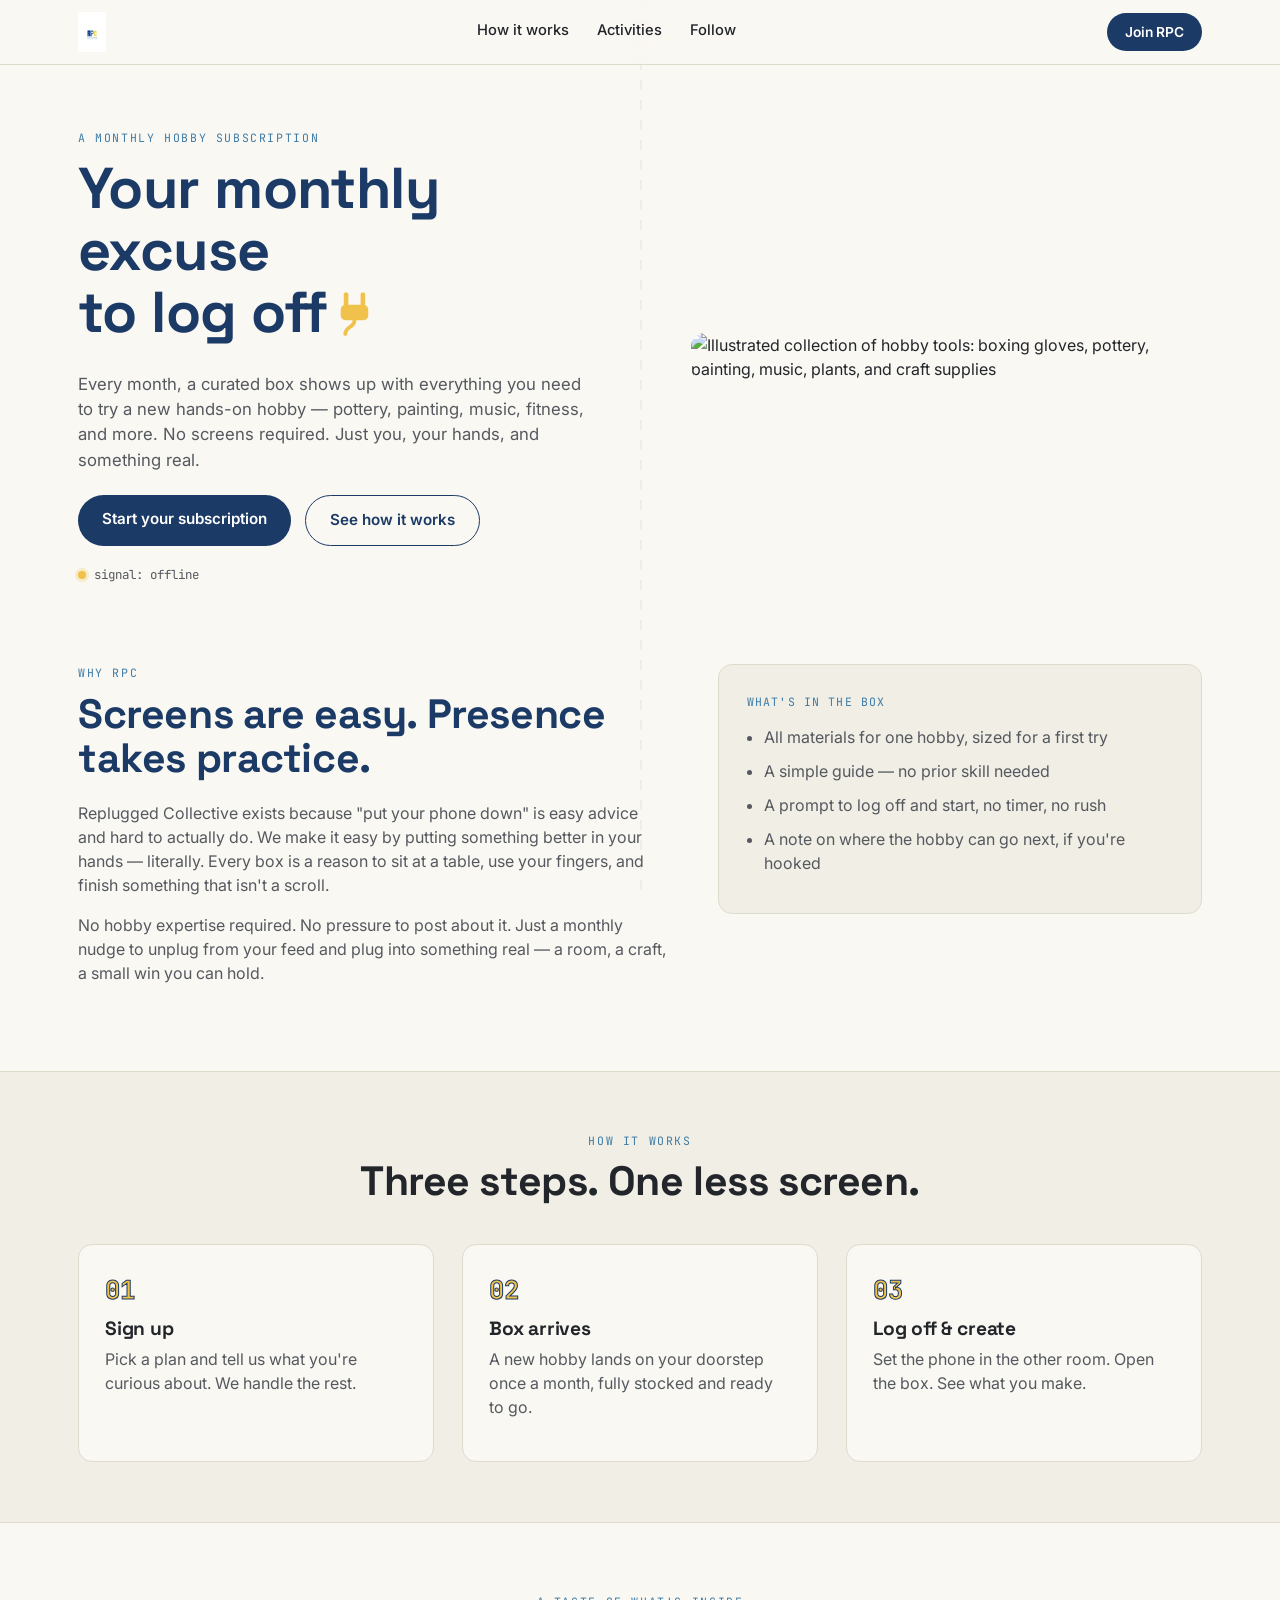
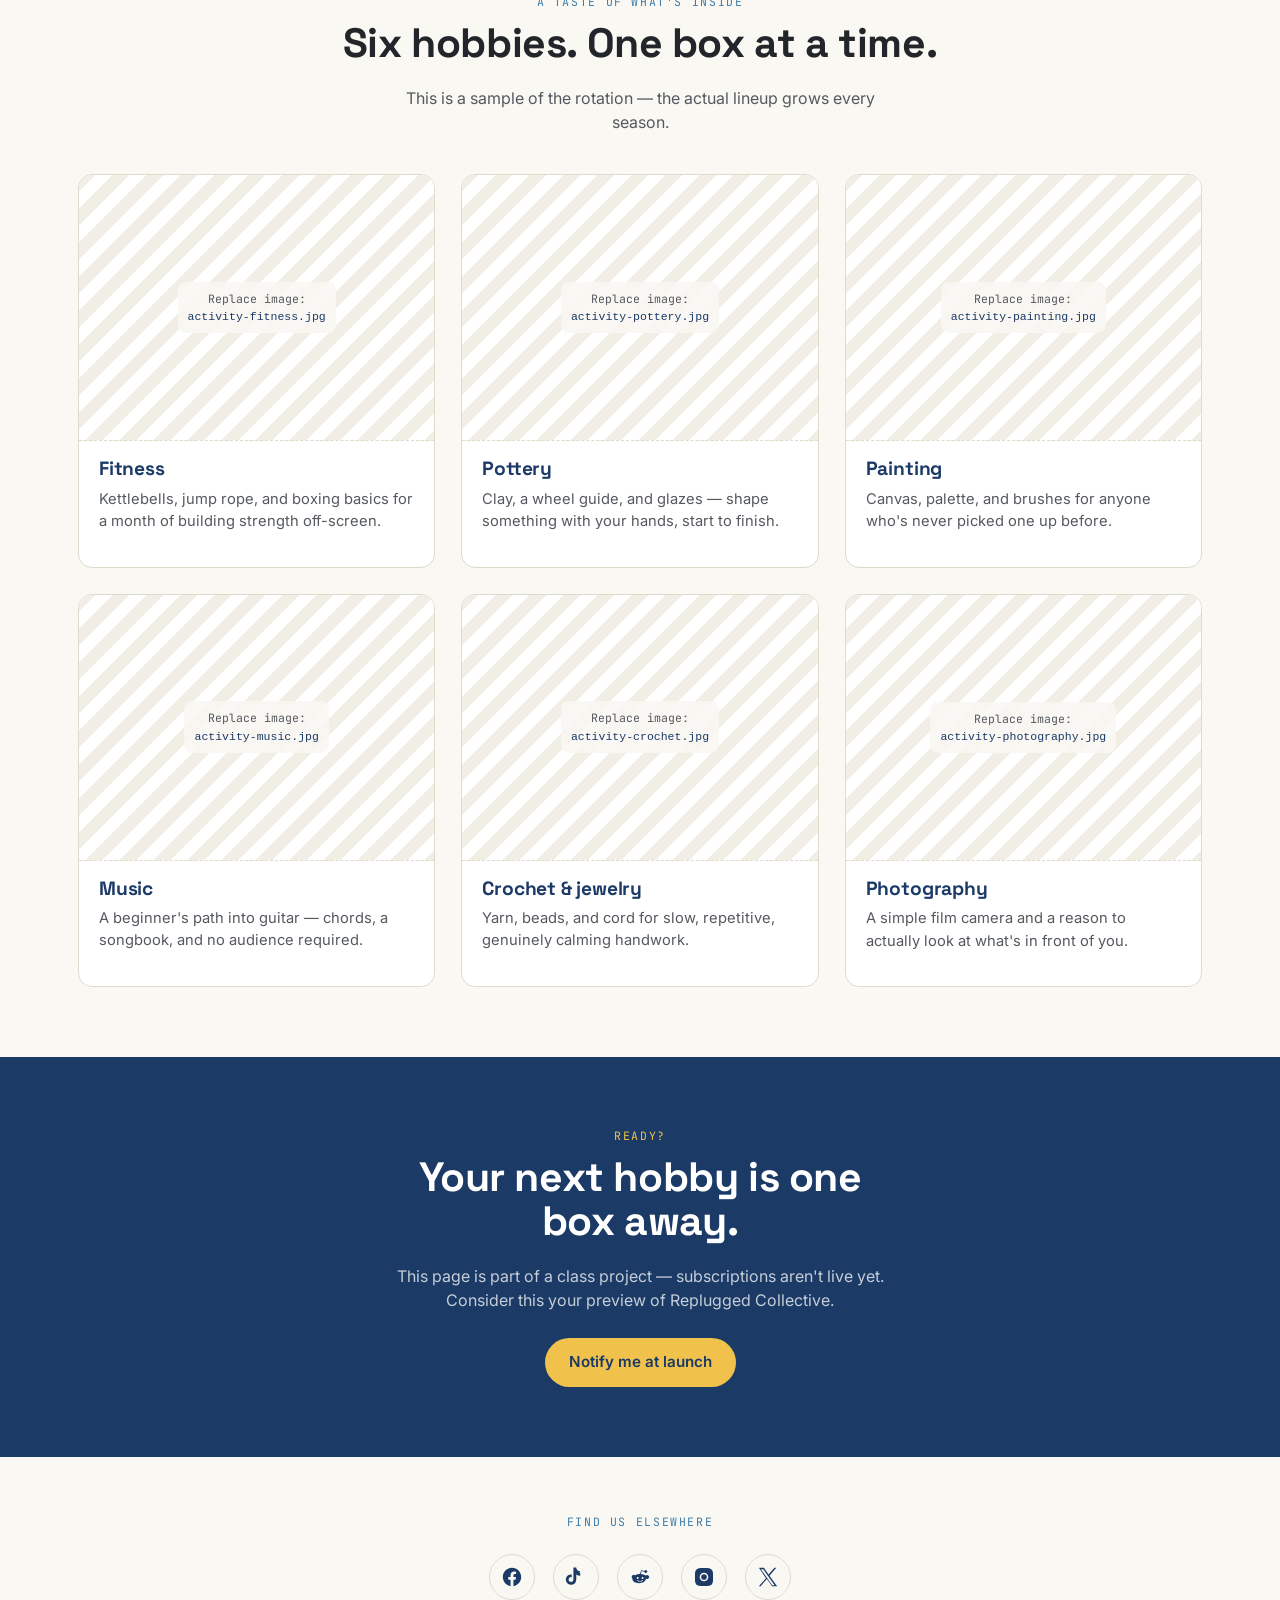
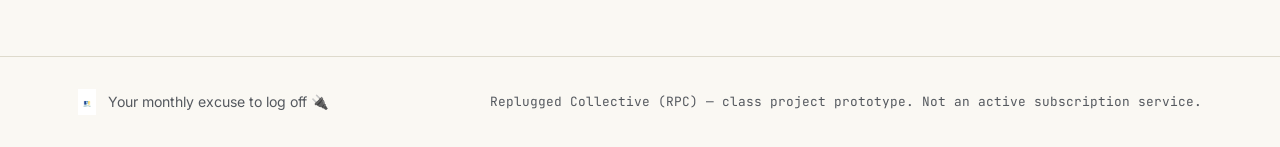
==== index.html @ 4f49f86a "Initial RPC landing page" ====
<!DOCTYPE html>
<html lang="en">
<head>
<meta charset="UTF-8">
<meta name="viewport" content="width=device-width, initial-scale=1.0">
<title>Replugged Collective — Your monthly excuse to log off</title>
<link rel="icon" href="images/logo.jpg">
<link rel="preconnect" href="https://fonts.googleapis.com">
<link href="https://fonts.googleapis.com/css2?family=Space+Grotesk:wght@400;500;600;700&family=Inter:wght@400;500;600&family=JetBrains+Mono:wght@400;500&display=swap" rel="stylesheet">
<link rel="stylesheet" href="styles.css">
</head>
<body>

<div class="cord-line" aria-hidden="true"></div>

<header class="site-header">
  <div class="wrap header-inner">
    <a href="#top" class="brand">
      <img src="images/logo.jpg" alt="Replugged Collective logo" class="brand-mark">
    </a>
    <nav class="site-nav">
      <a href="#how">How it works</a>
      <a href="#activities">Activities</a>
      <a href="#socials">Follow</a>
    </nav>
    <a href="#join" class="btn btn-small">Join RPC</a>
  </div>
</header>

<main id="top">

  <section class="hero">
    <div class="wrap hero-grid">
      <div class="hero-copy">
        <p class="eyebrow">A monthly hobby subscription</p>
        <h1>Your monthly excuse<br>to log off<span class="plug-wrap" aria-hidden="true">
            <svg class="plug-icon" viewBox="0 0 64 64" width="0.9em" height="0.9em">
              <g class="plug-prong-group">
                <rect x="18" y="6" width="6" height="18" rx="2" fill="currentColor"/>
                <rect x="40" y="6" width="6" height="18" rx="2" fill="currentColor"/>
              </g>
              <rect x="14" y="22" width="36" height="20" rx="6" fill="currentColor"/>
              <path class="plug-cord" d="M32 42 C 32 52, 20 50, 20 60" fill="none" stroke="currentColor" stroke-width="5" stroke-linecap="round"/>
            </svg>
          </span></h1>
        <p class="hero-sub">Every month, a curated box shows up with everything you need to try a new hands-on hobby — pottery, painting, music, fitness, and more. No screens required. Just you, your hands, and something real.</p>
        <div class="hero-actions">
          <a href="#join" class="btn">Start your subscription</a>
          <a href="#how" class="btn btn-ghost">See how it works</a>
        </div>
        <p class="status-line"><span class="status-dot"></span> <span id="status-text">signal: offline</span></p>
      </div>
      <div class="hero-visual">
        <img src="images/banner.jpeg" alt="Illustrated collection of hobby tools: boxing gloves, pottery, painting, music, plants, and craft supplies" class="hero-banner">
      </div>
    </div>
  </section>

  <section class="about" id="about">
    <div class="wrap about-grid">
      <div class="about-text">
        <p class="eyebrow">Why RPC</p>
        <h2>Screens are easy. Presence takes practice.</h2>
        <p>Replugged Collective exists because "put your phone down" is easy advice and hard to actually do. We make it easy by putting something better in your hands — literally. Every box is a reason to sit at a table, use your fingers, and finish something that isn't a scroll.</p>
        <p>No hobby expertise required. No pressure to post about it. Just a monthly nudge to unplug from your feed and plug into something real — a room, a craft, a small win you can hold.</p>
      </div>
      <div class="about-card">
        <p class="about-card-label">What's in the box</p>
        <ul class="about-card-list">
          <li>All materials for one hobby, sized for a first try</li>
          <li>A simple guide — no prior skill needed</li>
          <li>A prompt to log off and start, no timer, no rush</li>
          <li>A note on where the hobby can go next, if you're hooked</li>
        </ul>
      </div>
    </div>
  </section>

  <section class="how" id="how">
    <div class="wrap">
      <p class="eyebrow center">How it works</p>
      <h2 class="center">Three steps. One less screen.</h2>
      <div class="how-steps">
        <div class="how-step">
          <span class="how-num">01</span>
          <h3>Sign up</h3>
          <p>Pick a plan and tell us what you're curious about. We handle the rest.</p>
        </div>
        <div class="how-step">
          <span class="how-num">02</span>
          <h3>Box arrives</h3>
          <p>A new hobby lands on your doorstep once a month, fully stocked and ready to go.</p>
        </div>
        <div class="how-step">
          <span class="how-num">03</span>
          <h3>Log off &amp; create</h3>
          <p>Set the phone in the other room. Open the box. See what you make.</p>
        </div>
      </div>
    </div>
  </section>

  <section class="activities" id="activities">
    <div class="wrap">
      <p class="eyebrow center">A taste of what's inside</p>
      <h2 class="center">Six hobbies. One box at a time.</h2>
      <p class="section-sub center">This is a sample of the rotation — the actual lineup grows every season.</p>

      <div class="activity-grid">

        <article class="activity-card">
          <div class="activity-img-placeholder" data-file="images/activity-fitness.jpg">
            <span>Replace image:<br><code>activity-fitness.jpg</code></span>
          </div>
          <h3>Fitness</h3>
          <p>Kettlebells, jump rope, and boxing basics for a month of building strength off-screen.</p>
        </article>

        <article class="activity-card">
          <div class="activity-img-placeholder" data-file="images/activity-pottery.jpg">
            <span>Replace image:<br><code>activity-pottery.jpg</code></span>
          </div>
          <h3>Pottery</h3>
          <p>Clay, a wheel guide, and glazes — shape something with your hands, start to finish.</p>
        </article>

        <article class="activity-card">
          <div class="activity-img-placeholder" data-file="images/activity-painting.jpg">
            <span>Replace image:<br><code>activity-painting.jpg</code></span>
          </div>
          <h3>Painting</h3>
          <p>Canvas, palette, and brushes for anyone who's never picked one up before.</p>
        </article>

        <article class="activity-card">
          <div class="activity-img-placeholder" data-file="images/activity-music.jpg">
            <span>Replace image:<br><code>activity-music.jpg</code></span>
          </div>
          <h3>Music</h3>
          <p>A beginner's path into guitar — chords, a songbook, and no audience required.</p>
        </article>

        <article class="activity-card">
          <div class="activity-img-placeholder" data-file="images/activity-crochet.jpg">
            <span>Replace image:<br><code>activity-crochet.jpg</code></span>
          </div>
          <h3>Crochet &amp; jewelry</h3>
          <p>Yarn, beads, and cord for slow, repetitive, genuinely calming handwork.</p>
        </article>

        <article class="activity-card">
          <div class="activity-img-placeholder" data-file="images/activity-photography.jpg">
            <span>Replace image:<br><code>activity-photography.jpg</code></span>
          </div>
          <h3>Photography</h3>
          <p>A simple film camera and a reason to actually look at what's in front of you.</p>
        </article>

      </div>
    </div>
  </section>

  <section class="join" id="join">
    <div class="wrap join-inner">
      <p class="eyebrow">Ready?</p>
      <h2>Your next hobby is one box away.</h2>
      <p class="join-sub">This page is part of a class project — subscriptions aren't live yet. Consider this your preview of Replugged Collective.</p>
      <a href="#top" class="btn">Notify me at launch</a>
    </div>
  </section>

  <section class="socials" id="socials">
    <div class="wrap socials-inner">
      <p class="eyebrow center">Find us elsewhere</p>
      <div class="social-row">
        <a href="#" class="social-link" aria-label="Facebook">
          <svg viewBox="0 0 24 24" width="22" height="22"><path fill="currentColor" d="M22 12.06C22 6.5 17.52 2 12 2S2 6.5 2 12.06c0 5 3.66 9.16 8.44 9.94v-7.03H7.9v-2.91h2.54V9.85c0-2.51 1.5-3.9 3.79-3.9 1.1 0 2.24.2 2.24.2v2.46h-1.26c-1.24 0-1.63.77-1.63 1.56v1.89h2.78l-.45 2.91h-2.33V22c4.78-.78 8.44-4.94 8.44-9.94Z"/></svg>
        </a>
        <a href="#" class="social-link" aria-label="TikTok">
          <svg viewBox="0 0 24 24" width="22" height="22"><path fill="currentColor" d="M16.6 5.82a4.28 4.28 0 0 1-3.05-1.26 4.28 4.28 0 0 1-1.26-3.06h-3.1v13.3a2.6 2.6 0 1 1-1.82-2.48V9.2a5.7 5.7 0 1 0 4.92 5.65V9.2a7.35 7.35 0 0 0 4.31 1.38V7.48a4.3 4.3 0 0 1-.99-.05Z"/></svg>
        </a>
        <a href="#" class="social-link" aria-label="Reddit">
          <svg viewBox="0 0 24 24" width="22" height="22"><path fill="currentColor" d="M22 12a2.2 2.2 0 0 0-3.72-1.6 10.4 10.4 0 0 0-5.35-1.7l1-3.16 2.9.68a1.55 1.55 0 1 0 .16-.87l-3.25-.76a.44.44 0 0 0-.52.3l-1.14 3.6a10.4 10.4 0 0 0-5.32 1.7A2.2 2.2 0 1 0 3.7 13.6a3.2 3.2 0 0 0-.03.44c0 2.68 3.28 4.85 7.33 4.85s7.33-2.17 7.33-4.85a3.2 3.2 0 0 0-.03-.44A2.2 2.2 0 0 0 22 12Zm-13.6 1.2a1.1 1.1 0 1 1 2.2 0 1.1 1.1 0 0 1-2.2 0Zm6.68 2.8a4.2 4.2 0 0 1-2.98 1.02 4.2 4.2 0 0 1-2.98-1.02.4.4 0 0 1 .56-.57 3.4 3.4 0 0 0 2.42.8 3.4 3.4 0 0 0 2.42-.8.4.4 0 1 1 .56.57Zm-.28-1.7a1.1 1.1 0 1 1 0-2.2 1.1 1.1 0 0 1 0 2.2Z"/></svg>
        </a>
        <a href="#" class="social-link" aria-label="Instagram">
          <svg viewBox="0 0 24 24" width="22" height="22"><path fill="currentColor" d="M12 2.16c2.67 0 3 .01 4.05.06 1.05.05 1.77.22 2.4.46.65.25 1.2.6 1.75 1.14.5.5.87 1.06 1.14 1.75.24.63.4 1.35.46 2.4.05 1.05.06 1.38.06 4.05s-.01 3-.06 4.05a7.2 7.2 0 0 1-.46 2.4 4.9 4.9 0 0 1-2.89 2.89c-.63.24-1.35.4-2.4.46-1.05.05-1.38.06-4.05.06s-3-.01-4.05-.06a7.2 7.2 0 0 1-2.4-.46 4.9 4.9 0 0 1-2.89-2.89 7.2 7.2 0 0 1-.46-2.4C2.17 15 2.16 14.67 2.16 12s.01-3 .06-4.05c.06-1.05.22-1.77.46-2.4a4.9 4.9 0 0 1 2.89-2.89c.63-.24 1.35-.4 2.4-.46 1.05-.05 1.38-.06 4.05-.06Zm0 5.11a4.73 4.73 0 1 0 0 9.46 4.73 4.73 0 0 0 0-9.46Zm0 7.8a3.07 3.07 0 1 1 0-6.14 3.07 3.07 0 0 1 0 6.14Zm5.85-8a1.1 1.1 0 1 1-2.2 0 1.1 1.1 0 0 1 2.2 0Z"/></svg>
        </a>
        <a href="#" class="social-link" aria-label="X">
          <svg viewBox="0 0 24 24" width="22" height="22"><path fill="currentColor" d="M13.6 10.6 21 2h-2l-6.4 7.4L7.5 2H2l7.8 11.3L2 22h2l6.8-7.9L16.5 22H22l-8.4-11.4Zm-2.4 2.8-.8-1.1L4.2 3.5h2.6l5 7.1.8 1.1 6.6 9.4h-2.6l-5.4-7.7Z"/></svg>
        </a>
      </div>
    </div>
  </section>

</main>

<footer class="site-footer">
  <div class="wrap footer-inner">
    <div class="footer-brand">
      <img src="images/logo.jpg" alt="Replugged Collective logo" class="footer-mark">
      <p>Your monthly excuse to log off 🔌</p>
    </div>
    <p class="footer-note">Replugged Collective (RPC) — class project prototype. Not an active subscription service.</p>
  </div>
</footer>

<script src="script.js"></script>
</body>
</html>
---- styles.css ----
:root {
  --navy: #1B3A66;
  --blue: #3E7CA6;
  --yellow: #F0C24C;
  --paper: #FAF8F3;
  --paper-dim: #F1EEE5;
  --ink: #22252A;
  --ink-soft: #55595F;
  --line: #DEDACC;

  --display: 'Space Grotesk', sans-serif;
  --body: 'Inter', sans-serif;
  --mono: 'JetBrains Mono', monospace;

  --radius: 14px;
  --wrap: 1180px;
}

* { box-sizing: border-box; }

html { scroll-behavior: smooth; }

@media (prefers-reduced-motion: reduce) {
  html { scroll-behavior: auto; }
  * { animation-duration: 0.001ms !important; animation-iteration-count: 1 !important; transition-duration: 0.001ms !important; }
}

body {
  margin: 0;
  font-family: var(--body);
  background: var(--paper);
  color: var(--ink);
  line-height: 1.5;
}

.wrap {
  max-width: var(--wrap);
  margin: 0 auto;
  padding: 0 28px;
}

a { color: inherit; }

h1, h2, h3 {
  font-family: var(--display);
  font-weight: 700;
  line-height: 1.08;
  margin: 0 0 0.5em;
  letter-spacing: -0.01em;
}

h2 { font-size: clamp(1.8rem, 3.2vw, 2.6rem); }
h3 { font-size: 1.2rem; margin-bottom: 0.4em; }

p { color: var(--ink-soft); margin: 0 0 1em; }

.eyebrow {
  font-family: var(--mono);
  text-transform: uppercase;
  letter-spacing: 0.14em;
  font-size: 0.72rem;
  color: var(--blue);
  margin: 0 0 0.9em;
}
.center { text-align: center; }
.section-sub.center { max-width: 520px; margin-left: auto; margin-right: auto; }

/* faint ambient cord line running down the page, nods at the plug/unplug motif */
.cord-line {
  position: fixed;
  top: 0;
  left: 50%;
  width: 2px;
  height: 100%;
  background: repeating-linear-gradient(to bottom, var(--line) 0 10px, transparent 10px 20px);
  opacity: 0.35;
  z-index: -1;
  pointer-events: none;
}

/* ---------- header ---------- */
.site-header {
  position: sticky;
  top: 0;
  z-index: 20;
  background: rgba(250, 248, 243, 0.88);
  backdrop-filter: blur(8px);
  border-bottom: 1px solid var(--line);
}
.header-inner {
  display: flex;
  align-items: center;
  justify-content: space-between;
  padding-top: 12px;
  padding-bottom: 12px;
}
.brand-mark { height: 40px; display: block; }
.site-nav { display: flex; gap: 28px; }
.site-nav a {
  text-decoration: none;
  font-size: 0.92rem;
  font-weight: 500;
  color: var(--ink);
  border-bottom: 2px solid transparent;
  padding-bottom: 2px;
  transition: border-color 0.2s ease;
}
.site-nav a:hover, .site-nav a:focus-visible { border-color: var(--yellow); }

@media (max-width: 720px) {
  .site-nav { display: none; }
}

/* ---------- buttons ---------- */
.btn {
  display: inline-block;
  background: var(--navy);
  color: #fff;
  text-decoration: none;
  font-weight: 600;
  font-size: 0.95rem;
  padding: 13px 24px;
  border-radius: 999px;
  transition: transform 0.18s ease, background 0.18s ease;
}
.btn:hover, .btn:focus-visible { background: var(--blue); transform: translateY(-1px); }
.btn-small { padding: 9px 18px; font-size: 0.86rem; }
.btn-ghost {
  background: transparent;
  color: var(--navy);
  border: 1.5px solid var(--navy);
}
.btn-ghost:hover, .btn-ghost:focus-visible { background: var(--navy); color: #fff; }

/* ---------- hero ---------- */
.hero { padding: 64px 0 40px; }
.hero-grid {
  display: grid;
  grid-template-columns: 1.05fr 0.95fr;
  gap: 48px;
  align-items: center;
}
.hero h1 {
  font-size: clamp(2.3rem, 5vw, 3.6rem);
  color: var(--navy);
}
.plug-wrap { display: inline-block; color: var(--yellow); margin-left: 0.05em; }
.plug-icon { display: inline-block; vertical-align: -0.08em; width: 0.85em; height: 0.85em; }
.plug-prong-group { transform-origin: 32px 24px; animation: plug-out 2.6s ease-in-out infinite; }
.plug-cord { stroke-dasharray: 30; animation: cord-slack 2.6s ease-in-out infinite; }

@keyframes plug-out {
  0%, 100% { transform: translateY(0); }
  35% { transform: translateY(-4px); }
  55% { transform: translateY(-4px); }
}
@keyframes cord-slack {
  0%, 100% { stroke-dashoffset: 0; }
  50% { stroke-dashoffset: 8; }
}

.hero-sub { font-size: 1.05rem; max-width: 46ch; }
.hero-actions { display: flex; gap: 14px; flex-wrap: wrap; margin: 22px 0 20px; }

.status-line {
  display: flex;
  align-items: center;
  gap: 8px;
  font-family: var(--mono);
  font-size: 0.78rem;
  color: var(--ink-soft);
  margin: 0;
}
.status-dot {
  width: 8px; height: 8px; border-radius: 50%;
  background: var(--yellow);
  box-shadow: 0 0 0 3px rgba(240, 194, 76, 0.25);
  animation: pulse 2.2s ease-in-out infinite;
}
@keyframes pulse {
  0%, 100% { opacity: 1; }
  50% { opacity: 0.4; }
}

.hero-banner {
  width: 100%;
  border-radius: var(--radius);
  display: block;
}

@media (max-width: 860px) {
  .hero-grid { grid-template-columns: 1fr; }
  .hero-visual { order: -1; }
}

/* ---------- about ---------- */
.about { padding: 40px 0 70px; }
.about-grid {
  display: grid;
  grid-template-columns: 1.1fr 0.9fr;
  gap: 48px;
  align-items: start;
}
.about-text h2 { color: var(--navy); }
.about-card {
  background: var(--paper-dim);
  border: 1px solid var(--line);
  border-radius: var(--radius);
  padding: 28px;
}
.about-card-label {
  font-family: var(--mono);
  font-size: 0.72rem;
  text-transform: uppercase;
  letter-spacing: 0.1em;
  color: var(--blue);
  margin-bottom: 14px;
}
.about-card-list { margin: 0; padding-left: 1.1em; color: var(--ink-soft); }
.about-card-list li { margin-bottom: 10px; }

@media (max-width: 860px) {
  .about-grid { grid-template-columns: 1fr; }
}

/* ---------- how it works ---------- */
.how { padding: 60px 0; background: var(--paper-dim); border-top: 1px solid var(--line); border-bottom: 1px solid var(--line); }
.how-steps {
  display: grid;
  grid-template-columns: repeat(3, 1fr);
  gap: 28px;
  margin-top: 40px;
}
.how-step {
  background: var(--paper);
  border: 1px solid var(--line);
  border-radius: var(--radius);
  padding: 26px;
}
.how-num {
  font-family: var(--mono);
  color: var(--yellow);
  -webkit-text-stroke: 1px var(--navy);
  font-size: 1.6rem;
  font-weight: 700;
  display: block;
  margin-bottom: 10px;
}

@media (max-width: 780px) {
  .how-steps { grid-template-columns: 1fr; }
}

/* ---------- activities ---------- */
.activities { padding: 70px 0; }
.activity-grid {
  display: grid;
  grid-template-columns: repeat(3, 1fr);
  gap: 26px;
  margin-top: 40px;
}
.activity-card {
  background: #fff;
  border: 1px solid var(--line);
  border-radius: var(--radius);
  overflow: hidden;
  transition: transform 0.2s ease, box-shadow 0.2s ease;
}
.activity-card:hover { transform: translateY(-3px); box-shadow: 0 10px 24px rgba(27, 58, 102, 0.1); }
.activity-card h3, .activity-card p { padding-left: 20px; padding-right: 20px; }
.activity-card h3 { margin-top: 18px; color: var(--navy); }
.activity-card p { font-size: 0.92rem; padding-bottom: 20px; }

.activity-img-placeholder {
  aspect-ratio: 4 / 3;
  background:
    repeating-linear-gradient(135deg, var(--paper-dim) 0 12px, #fff 12px 24px);
  border-bottom: 1px dashed var(--line);
  display: flex;
  align-items: center;
  justify-content: center;
  text-align: center;
  padding: 12px;
}
.activity-img-placeholder span {
  font-family: var(--mono);
  font-size: 0.72rem;
  color: var(--ink-soft);
  background: rgba(250, 248, 243, 0.9);
  padding: 8px 10px;
  border-radius: 8px;
  line-height: 1.5;
}
.activity-img-placeholder code { color: var(--navy); }

@media (max-width: 900px) {
  .activity-grid { grid-template-columns: repeat(2, 1fr); }
}
@media (max-width: 560px) {
  .activity-grid { grid-template-columns: 1fr; }
}

/* ---------- join ---------- */
.join {
  background: var(--navy);
  color: #fff;
  padding: 70px 0;
  text-align: center;
}
.join-inner { max-width: 560px; margin: 0 auto; }
.join .eyebrow { color: var(--yellow); }
.join h2 { color: #fff; }
.join-sub { color: rgba(255,255,255,0.75); margin-bottom: 26px; }
.join .btn { background: var(--yellow); color: var(--navy); }
.join .btn:hover, .join .btn:focus-visible { background: #fff; }

/* ---------- socials ---------- */
.socials { padding: 56px 0; }
.social-row {
  display: flex;
  justify-content: center;
  gap: 18px;
  margin-top: 24px;
}
.social-link {
  width: 46px; height: 46px;
  border-radius: 50%;
  border: 1.5px solid var(--line);
  display: flex; align-items: center; justify-content: center;
  color: var(--navy);
  text-decoration: none;
  transition: background 0.18s ease, color 0.18s ease, transform 0.18s ease;
}
.social-link:hover, .social-link:focus-visible {
  background: var(--navy);
  color: var(--yellow);
  transform: translateY(-2px);
}

/* ---------- footer ---------- */
.site-footer {
  border-top: 1px solid var(--line);
  padding: 32px 0;
}
.footer-inner {
  display: flex;
  align-items: center;
  justify-content: space-between;
  flex-wrap: wrap;
  gap: 16px;
}
.footer-brand { display: flex; align-items: center; gap: 12px; }
.footer-mark { height: 26px; }
.footer-brand p { margin: 0; font-size: 0.88rem; color: var(--ink-soft); }
.footer-note { font-size: 0.8rem; color: var(--ink-soft); margin: 0; font-family: var(--mono); }

:focus-visible { outline: 2px solid var(--blue); outline-offset: 2px; }
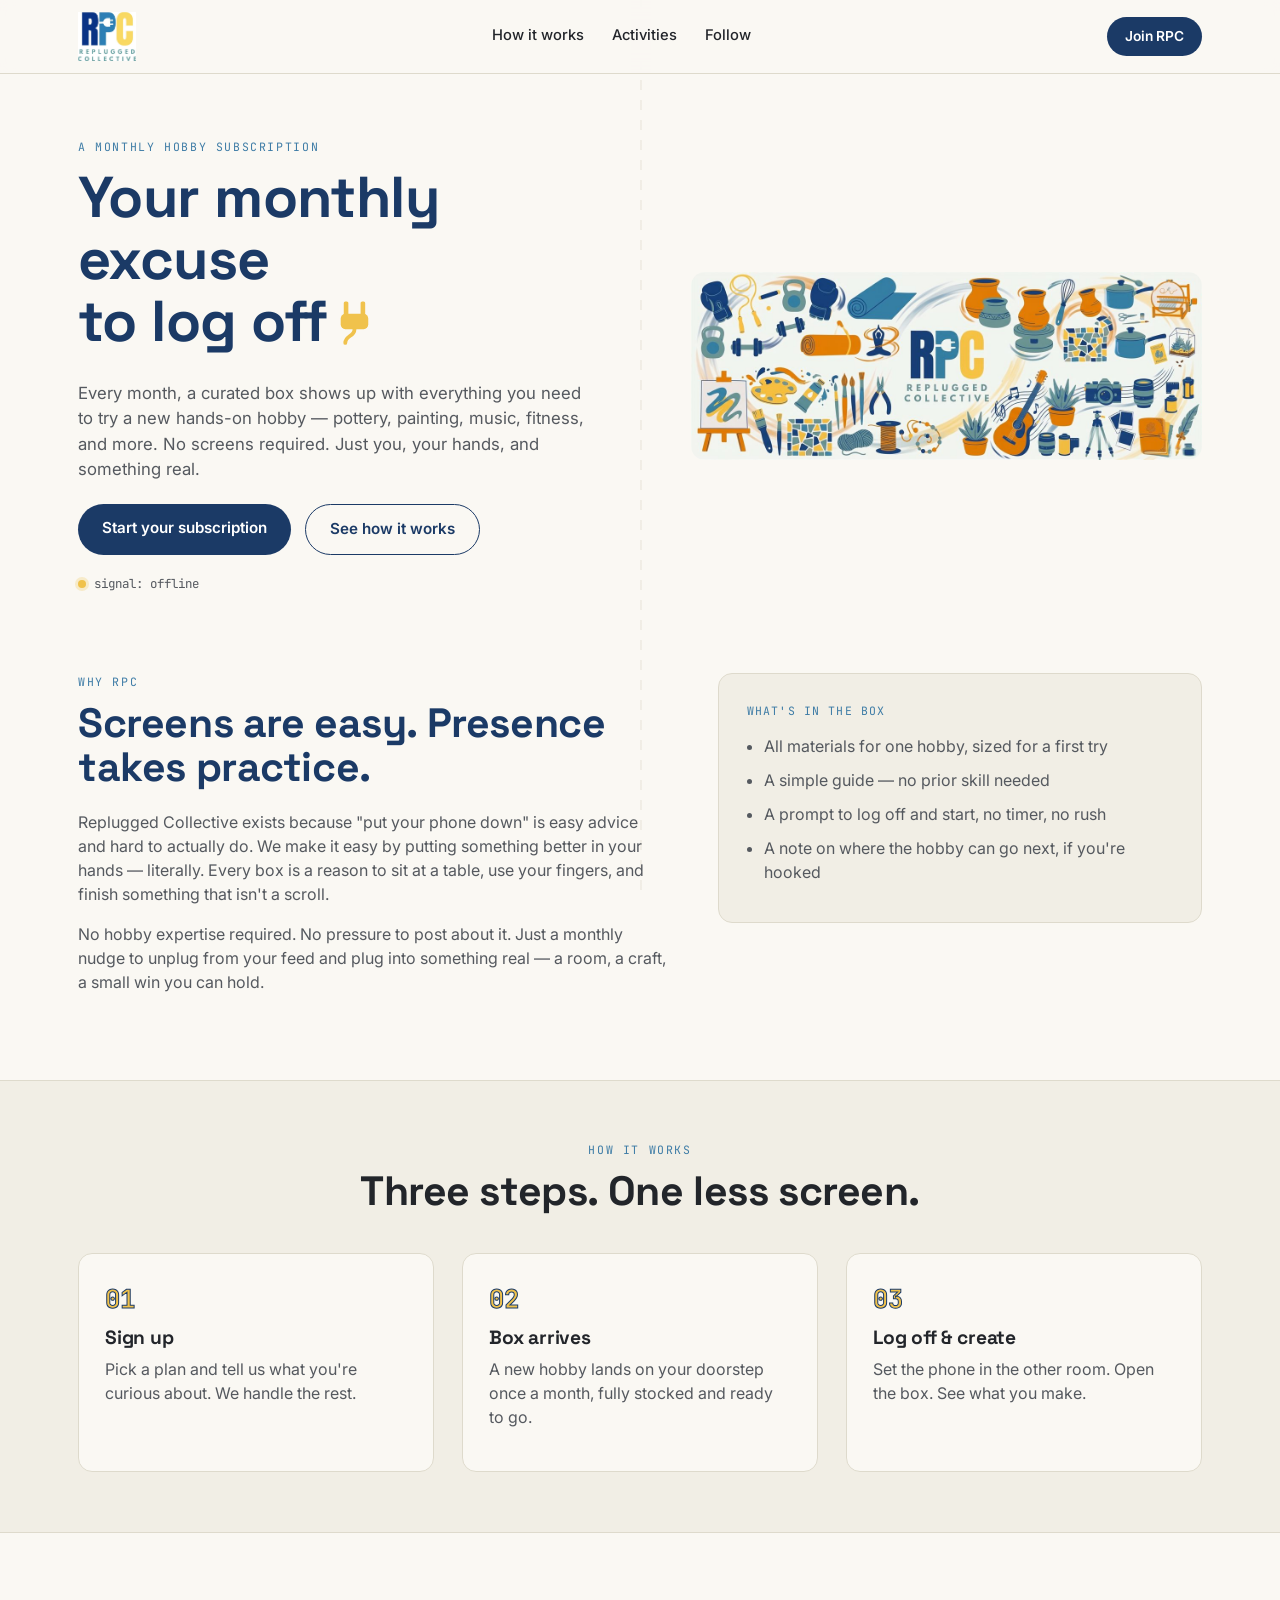
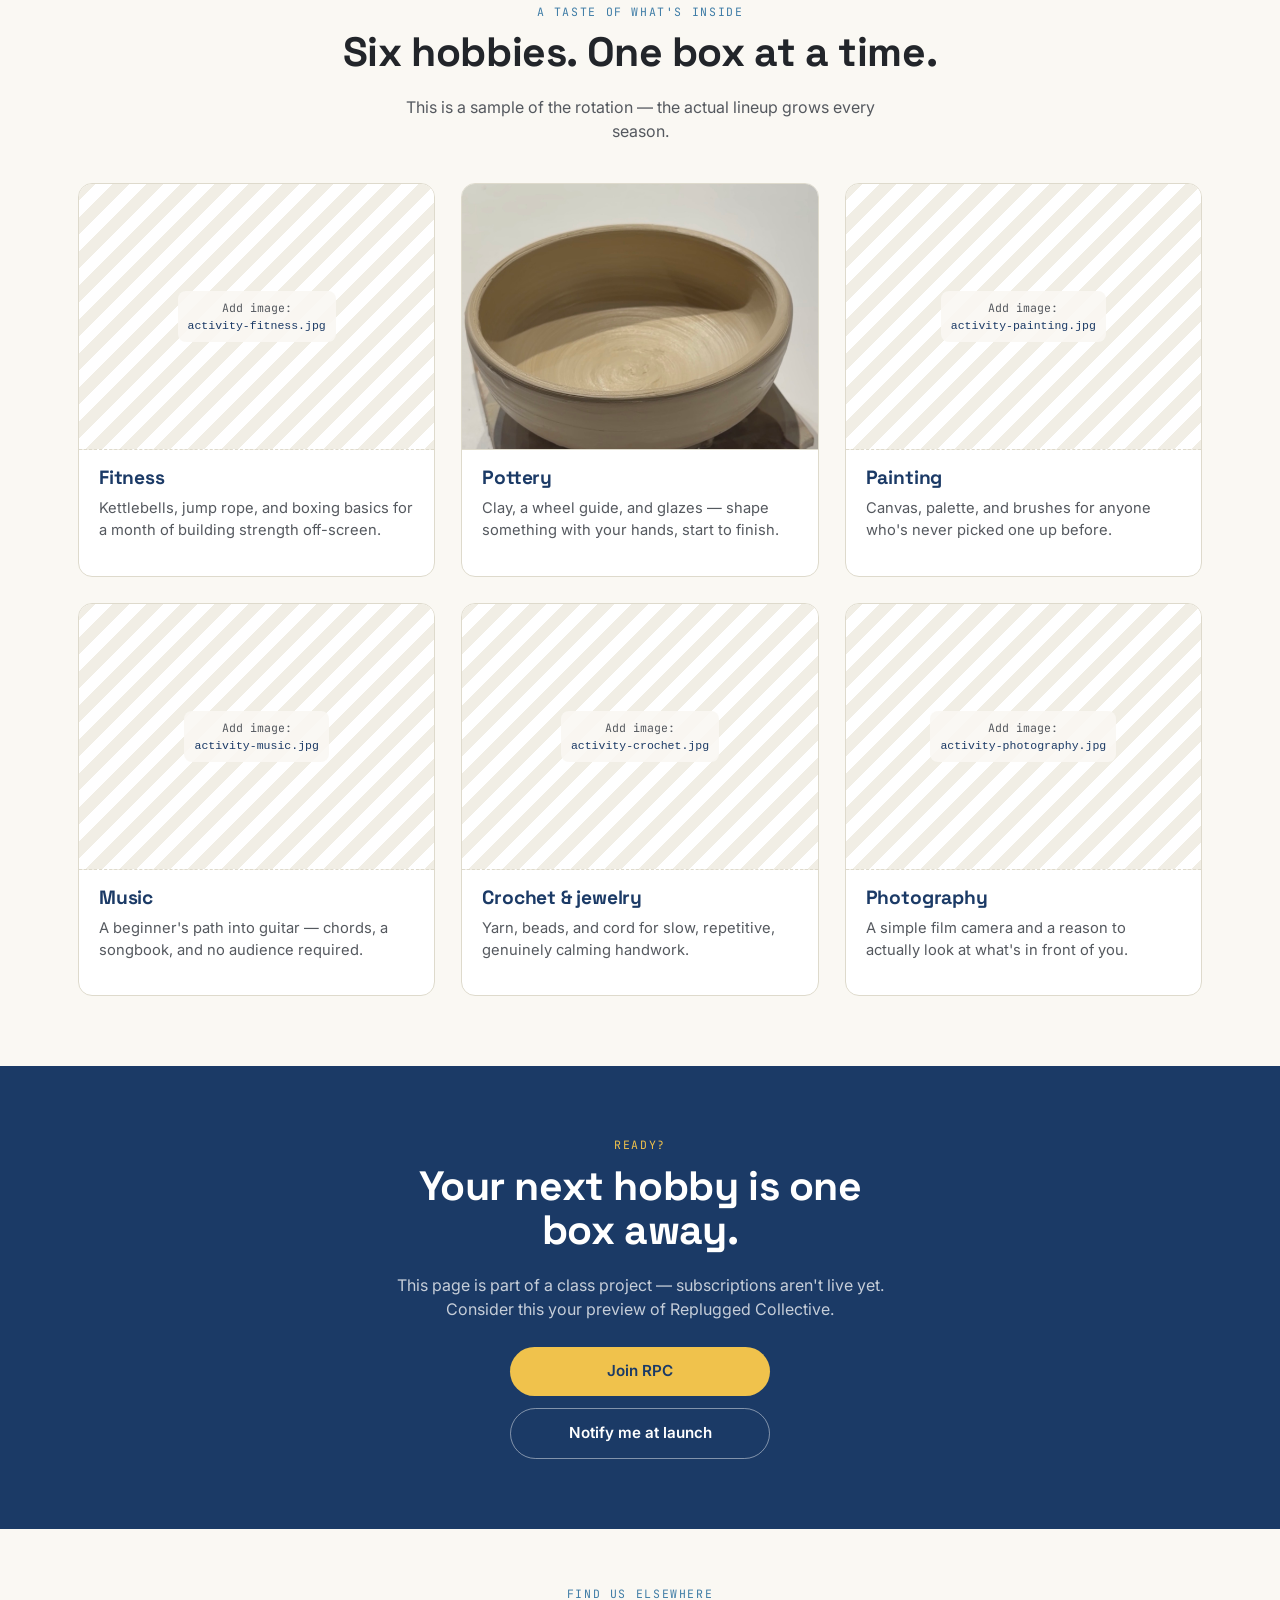
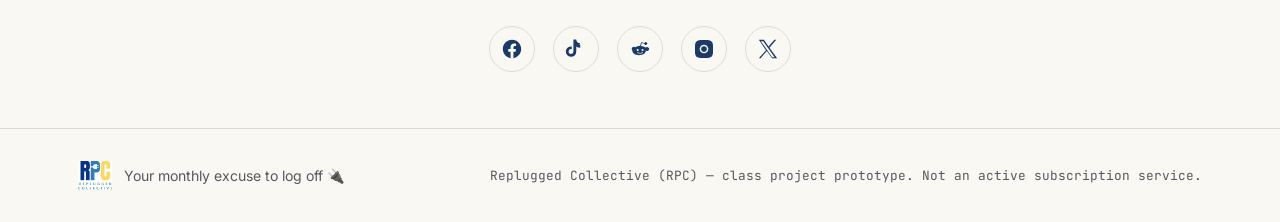
==== commit 072d278c: "Fix broken assets, add signup page, improve mobile The hero banner pointed at images/banner.jpeg but" ====
--- a/index.html
+++ b/index.html
@@ -15,15 +15,15 @@
 
 <header class="site-header">
   <div class="wrap header-inner">
-    <a href="#top" class="brand">
-      <img src="images/logo.jpg" alt="Replugged Collective logo" class="brand-mark">
+    <a href="#top" class="brand logo-crop">
+      <img src="images/logo.jpg" alt="Replugged Collective logo">
     </a>
     <nav class="site-nav">
       <a href="#how">How it works</a>
       <a href="#activities">Activities</a>
       <a href="#socials">Follow</a>
     </nav>
-    <a href="#join" class="btn btn-small">Join RPC</a>
+    <a href="signup.html" class="btn btn-small">Join RPC</a>
   </div>
 </header>
 
@@ -45,13 +45,18 @@
           </span></h1>
         <p class="hero-sub">Every month, a curated box shows up with everything you need to try a new hands-on hobby — pottery, painting, music, fitness, and more. No screens required. Just you, your hands, and something real.</p>
         <div class="hero-actions">
-          <a href="#join" class="btn">Start your subscription</a>
+          <a href="signup.html" class="btn">Start your subscription</a>
           <a href="#how" class="btn btn-ghost">See how it works</a>
         </div>
         <p class="status-line"><span class="status-dot"></span> <span id="status-text">signal: offline</span></p>
       </div>
       <div class="hero-visual">
-        <img src="images/banner.jpeg" alt="Illustrated collection of hobby tools: boxing gloves, pottery, painting, music, plants, and craft supplies" class="hero-banner">
+        <picture>
+          <!-- phones get a 114KB copy instead of the 646KB desktop original -->
+          <source media="(max-width: 860px)" srcset="images/banner-mobile.jpg">
+          <img src="images/banner.jpg" width="3390" height="1248" class="hero-banner"
+               alt="Illustrated collection of hobby tools: boxing gloves, pottery, painting, music, plants, and craft supplies">
+        </picture>
       </div>
     </div>
   </section>
@@ -109,48 +114,60 @@
       <div class="activity-grid">
 
         <article class="activity-card">
-          <div class="activity-img-placeholder" data-file="images/activity-fitness.jpg">
-            <span>Replace image:<br><code>activity-fitness.jpg</code></span>
+          <div class="activity-media">
+            <img class="activity-photo" src="images/activity-fitness.jpg" loading="lazy"
+                 alt="Kettlebells, a jump rope and boxing basics laid out for a month of training">
+            <span class="activity-media-note">Add image:<br><code>activity-fitness.jpg</code></span>
           </div>
           <h3>Fitness</h3>
           <p>Kettlebells, jump rope, and boxing basics for a month of building strength off-screen.</p>
         </article>
 
         <article class="activity-card">
-          <div class="activity-img-placeholder" data-file="images/activity-pottery.jpg">
-            <span>Replace image:<br><code>activity-pottery.jpg</code></span>
+          <div class="activity-media">
+            <img class="activity-photo" src="images/activity-pottery.jpg" loading="lazy"
+                 alt="A hand-thrown ceramic bowl resting on a glazed tile">
+            <span class="activity-media-note">Add image:<br><code>activity-pottery.jpg</code></span>
           </div>
           <h3>Pottery</h3>
           <p>Clay, a wheel guide, and glazes — shape something with your hands, start to finish.</p>
         </article>
 
         <article class="activity-card">
-          <div class="activity-img-placeholder" data-file="images/activity-painting.jpg">
-            <span>Replace image:<br><code>activity-painting.jpg</code></span>
+          <div class="activity-media">
+            <img class="activity-photo" src="images/activity-painting.jpg" loading="lazy"
+                 alt="A canvas, palette and brushes set up for a first painting">
+            <span class="activity-media-note">Add image:<br><code>activity-painting.jpg</code></span>
           </div>
           <h3>Painting</h3>
           <p>Canvas, palette, and brushes for anyone who's never picked one up before.</p>
         </article>
 
         <article class="activity-card">
-          <div class="activity-img-placeholder" data-file="images/activity-music.jpg">
-            <span>Replace image:<br><code>activity-music.jpg</code></span>
+          <div class="activity-media">
+            <img class="activity-photo" src="images/activity-music.jpg" loading="lazy"
+                 alt="An acoustic guitar and a beginner's songbook">
+            <span class="activity-media-note">Add image:<br><code>activity-music.jpg</code></span>
           </div>
           <h3>Music</h3>
           <p>A beginner's path into guitar — chords, a songbook, and no audience required.</p>
         </article>
 
         <article class="activity-card">
-          <div class="activity-img-placeholder" data-file="images/activity-crochet.jpg">
-            <span>Replace image:<br><code>activity-crochet.jpg</code></span>
+          <div class="activity-media">
+            <img class="activity-photo" src="images/activity-crochet.jpg" loading="lazy"
+                 alt="Yarn, beads and cord for crochet and jewellery making">
+            <span class="activity-media-note">Add image:<br><code>activity-crochet.jpg</code></span>
           </div>
           <h3>Crochet &amp; jewelry</h3>
           <p>Yarn, beads, and cord for slow, repetitive, genuinely calming handwork.</p>
         </article>
 
         <article class="activity-card">
-          <div class="activity-img-placeholder" data-file="images/activity-photography.jpg">
-            <span>Replace image:<br><code>activity-photography.jpg</code></span>
+          <div class="activity-media">
+            <img class="activity-photo" src="images/activity-photography.jpg" loading="lazy"
+                 alt="A simple film camera with a roll of film">
+            <span class="activity-media-note">Add image:<br><code>activity-photography.jpg</code></span>
           </div>
           <h3>Photography</h3>
           <p>A simple film camera and a reason to actually look at what's in front of you.</p>
@@ -165,7 +182,10 @@
       <p class="eyebrow">Ready?</p>
       <h2>Your next hobby is one box away.</h2>
       <p class="join-sub">This page is part of a class project — subscriptions aren't live yet. Consider this your preview of Replugged Collective.</p>
-      <a href="#top" class="btn">Notify me at launch</a>
+      <div class="join-actions">
+        <a href="signup.html" class="btn">Join RPC</a>
+        <a href="signup.html#email" class="btn btn-outline">Notify me at launch</a>
+      </div>
     </div>
   </section>
 
@@ -197,7 +217,9 @@
 <footer class="site-footer">
   <div class="wrap footer-inner">
     <div class="footer-brand">
-      <img src="images/logo.jpg" alt="Replugged Collective logo" class="footer-mark">
+      <span class="footer-mark logo-crop">
+        <img src="images/logo.jpg" alt="Replugged Collective logo">
+      </span>
       <p>Your monthly excuse to log off 🔌</p>
     </div>
     <p class="footer-note">Replugged Collective (RPC) — class project prototype. Not an active subscription service.</p>
--- a/styles.css
+++ b/styles.css
@@ -94,7 +94,28 @@
   padding-top: 12px;
   padding-bottom: 12px;
 }
-.brand-mark { height: 40px; display: block; }
+/* logo.jpg is 1414x2000 but the mark only occupies the middle 36.2% x 21.7%,
+   centred at 49.9% / 57.2%. Scale the file up inside a fixed box so the mark
+   itself fills the box and the surrounding white padding is cropped away. */
+.logo-crop {
+  position: relative;
+  display: block;
+  overflow: hidden;
+  flex: none;
+  width: var(--logo-w);
+  height: calc(var(--logo-w) / 1.18);
+}
+.logo-crop img {
+  position: absolute;
+  left: 50%;
+  top: 50%;
+  transform: translate(-49.9%, -57.2%);
+  width: calc(var(--logo-w) / 0.362);
+  max-width: none;
+  display: block;
+}
+
+.brand { --logo-w: 58px; }
 .site-nav { display: flex; gap: 28px; }
 .site-nav a {
   text-decoration: none;
@@ -107,8 +128,20 @@
 }
 .site-nav a:hover, .site-nav a:focus-visible { border-color: var(--yellow); }
 
+/* Don't drop the nav on phones — wrap it onto its own row under the logo so
+   mobile visitors still get navigation without needing a hamburger menu. */
 @media (max-width: 720px) {
-  .site-nav { display: none; }
+  .header-inner { flex-wrap: wrap; row-gap: 8px; }
+  .brand { order: 1; }
+  .header-inner .btn-small { order: 2; }
+  .site-nav {
+    order: 3;
+    width: 100%;
+    justify-content: center;
+    gap: 22px;
+    font-size: 0.85rem;
+    padding-top: 2px;
+  }
 }
 
 /* ---------- buttons ---------- */
@@ -182,15 +215,26 @@
   50% { opacity: 0.4; }
 }
 
+.hero-visual picture { display: block; }
 .hero-banner {
   width: 100%;
+  height: auto;
   border-radius: var(--radius);
   display: block;
 }
 
 @media (max-width: 860px) {
-  .hero-grid { grid-template-columns: 1fr; }
+  .hero-grid { grid-template-columns: 1fr; gap: 28px; }
   .hero-visual { order: -1; }
+  /* the banner is 2.7:1 — scaled to full phone width every object turns into an
+     illegible smudge, so crop to a taller slice instead of shrinking it */
+  .hero-banner {
+    aspect-ratio: 2 / 1;
+    object-fit: cover;
+  }
+}
+@media (max-width: 560px) {
+  .hero-banner { aspect-ratio: 3 / 2; }
 }
 
 /* ---------- about ---------- */
@@ -271,18 +315,38 @@
 .activity-card h3 { margin-top: 18px; color: var(--navy); }
 .activity-card p { font-size: 0.92rem; padding-bottom: 20px; }
 
-.activity-img-placeholder {
+/* Image slot: the note sits underneath, so a photo that loads simply covers it.
+   If the file isn't in images/ yet, script.js drops the broken <img> and adds
+   .is-empty, leaving the hatched placeholder on show. */
+.activity-media {
+  position: relative;
+  overflow: hidden;
   aspect-ratio: 4 / 3;
   background:
     repeating-linear-gradient(135deg, var(--paper-dim) 0 12px, #fff 12px 24px);
-  border-bottom: 1px dashed var(--line);
+  border-bottom: 1px solid var(--line);
   display: flex;
   align-items: center;
   justify-content: center;
   text-align: center;
   padding: 12px;
 }
-.activity-img-placeholder span {
+.activity-media.is-empty { border-bottom-style: dashed; }
+
+/* cover, not fill — the source photos are tall portrait shots in a 4:3 slot */
+.activity-photo {
+  position: absolute;
+  inset: 0;
+  width: 100%;
+  height: 100%;
+  object-fit: cover;
+  display: block;
+}
+/* must come after the rule above: display:block would otherwise beat the
+   [hidden] attribute's own display:none and leave alt text on the placeholder */
+.activity-photo[hidden] { display: none; }
+
+.activity-media-note {
   font-family: var(--mono);
   font-size: 0.72rem;
   color: var(--ink-soft);
@@ -291,7 +355,7 @@
   border-radius: 8px;
   line-height: 1.5;
 }
-.activity-img-placeholder code { color: var(--navy); }
+.activity-media-note code { color: var(--navy); }
 
 @media (max-width: 900px) {
   .activity-grid { grid-template-columns: repeat(2, 1fr); }
@@ -313,6 +377,29 @@
 .join-sub { color: rgba(255,255,255,0.75); margin-bottom: 26px; }
 .join .btn { background: var(--yellow); color: var(--navy); }
 .join .btn:hover, .join .btn:focus-visible { background: #fff; }
+
+/* stacked CTAs: Join RPC leads, "Notify me" is the quieter second option */
+.join-actions {
+  display: flex;
+  flex-direction: column;
+  align-items: center;
+  gap: 12px;
+}
+.join-actions .btn { min-width: 260px; }
+.join .btn-outline {
+  background: transparent;
+  color: #fff;
+  border: 1.5px solid rgba(255, 255, 255, 0.45);
+}
+.join .btn-outline:hover, .join .btn-outline:focus-visible {
+  background: #fff;
+  color: var(--navy);
+  border-color: #fff;
+}
+
+@media (max-width: 560px) {
+  .join-actions .btn { min-width: 0; width: 100%; }
+}
 
 /* ---------- socials ---------- */
 .socials { padding: 56px 0; }
@@ -337,6 +424,115 @@
   transform: translateY(-2px);
 }
 
+/* ---------- signup page ---------- */
+.signup { padding: 56px 0 72px; }
+.signup-inner { max-width: 560px; margin: 0 auto; }
+.signup h1 { font-size: clamp(2rem, 4.4vw, 2.8rem); color: var(--navy); }
+.signup-lead { font-size: 1.02rem; margin-bottom: 28px; }
+
+.signup-form {
+  background: var(--paper-dim);
+  border: 1px solid var(--line);
+  border-radius: var(--radius);
+  padding: 28px;
+}
+
+.field { margin: 0 0 20px; border: 0; padding: 0; }
+.field label, .field legend {
+  display: block;
+  font-family: var(--mono);
+  font-size: 0.72rem;
+  text-transform: uppercase;
+  letter-spacing: 0.1em;
+  color: var(--blue);
+  margin-bottom: 8px;
+  padding: 0;
+}
+.field input[type="text"],
+.field input[type="email"],
+.field select {
+  width: 100%;
+  font-family: var(--body);
+  font-size: 1rem;
+  color: var(--ink);
+  background: var(--paper);
+  border: 1.5px solid var(--line);
+  border-radius: 10px;
+  padding: 12px 14px;
+  transition: border-color 0.18s ease;
+}
+.field input:focus, .field select:focus { border-color: var(--blue); }
+.field input.has-error, .field select.has-error { border-color: #C0453B; }
+
+.field-error {
+  margin: 6px 0 0;
+  font-size: 0.82rem;
+  color: #C0453B;
+}
+
+.radio-row { display: flex; flex-wrap: wrap; gap: 8px 20px; }
+.radio {
+  display: flex;
+  align-items: center;
+  gap: 7px;
+  font-family: var(--body);
+  font-size: 0.94rem;
+  text-transform: none;
+  letter-spacing: normal;
+  color: var(--ink);
+  margin: 0;
+}
+.radio input { accent-color: var(--navy); }
+
+.signup-note {
+  font-size: 0.84rem;
+  line-height: 1.55;
+  color: var(--ink-soft);
+  background: rgba(240, 194, 76, 0.16);
+  border-left: 3px solid var(--yellow);
+  border-radius: 0 8px 8px 0;
+  padding: 11px 13px;
+  margin: 0 0 22px;
+}
+.signup-submit { width: 100%; text-align: center; }
+
+.signup-done { text-align: center; }
+.signup-done h2 { color: var(--navy); }
+.signup-summary {
+  list-style: none;
+  margin: 0 0 22px;
+  padding: 0;
+  text-align: left;
+  border: 1px solid var(--line);
+  border-radius: var(--radius);
+  overflow: hidden;
+}
+.signup-summary li {
+  display: flex;
+  justify-content: space-between;
+  gap: 16px;
+  padding: 12px 16px;
+  font-size: 0.94rem;
+  border-bottom: 1px solid var(--line);
+  word-break: break-word;
+}
+.signup-summary li:last-child { border-bottom: 0; }
+.signup-summary span {
+  font-family: var(--mono);
+  font-size: 0.72rem;
+  text-transform: uppercase;
+  letter-spacing: 0.08em;
+  color: var(--blue);
+  flex: none;
+}
+.signup-done:focus { outline: none; }
+
+@media (max-width: 560px) {
+  .signup { padding: 36px 0 52px; }
+  .signup-form { padding: 20px; }
+  .radio-row { flex-direction: column; gap: 10px; }
+}
+
 /* ---------- footer ---------- */
 .site-footer {
   border-top: 1px solid var(--line);
@@ -350,8 +546,29 @@
   gap: 16px;
 }
 .footer-brand { display: flex; align-items: center; gap: 12px; }
-.footer-mark { height: 26px; }
+.footer-mark { --logo-w: 34px; }
 .footer-brand p { margin: 0; font-size: 0.88rem; color: var(--ink-soft); }
 .footer-note { font-size: 0.8rem; color: var(--ink-soft); margin: 0; font-family: var(--mono); }
 
 :focus-visible { outline: 2px solid var(--blue); outline-offset: 2px; }
+
+/* ---------- mobile polish ---------- */
+@media (max-width: 560px) {
+  .wrap { padding: 0 20px; }
+
+  /* the desktop section rhythm leaves a lot of dead space on a phone */
+  .hero { padding: 28px 0 32px; }
+  .about { padding: 32px 0 52px; }
+  .how, .activities { padding: 52px 0; }
+  .join { padding: 56px 0; }
+  .socials { padding: 44px 0; }
+
+  .about-grid, .how-steps { gap: 20px; }
+  .about-card { padding: 22px; }
+
+  /* full-width CTAs are easier to hit with a thumb */
+  .hero-actions { gap: 10px; }
+  .hero-actions .btn { flex: 1 1 100%; text-align: center; }
+
+  .footer-inner { flex-direction: column; align-items: flex-start; gap: 12px; }
+}
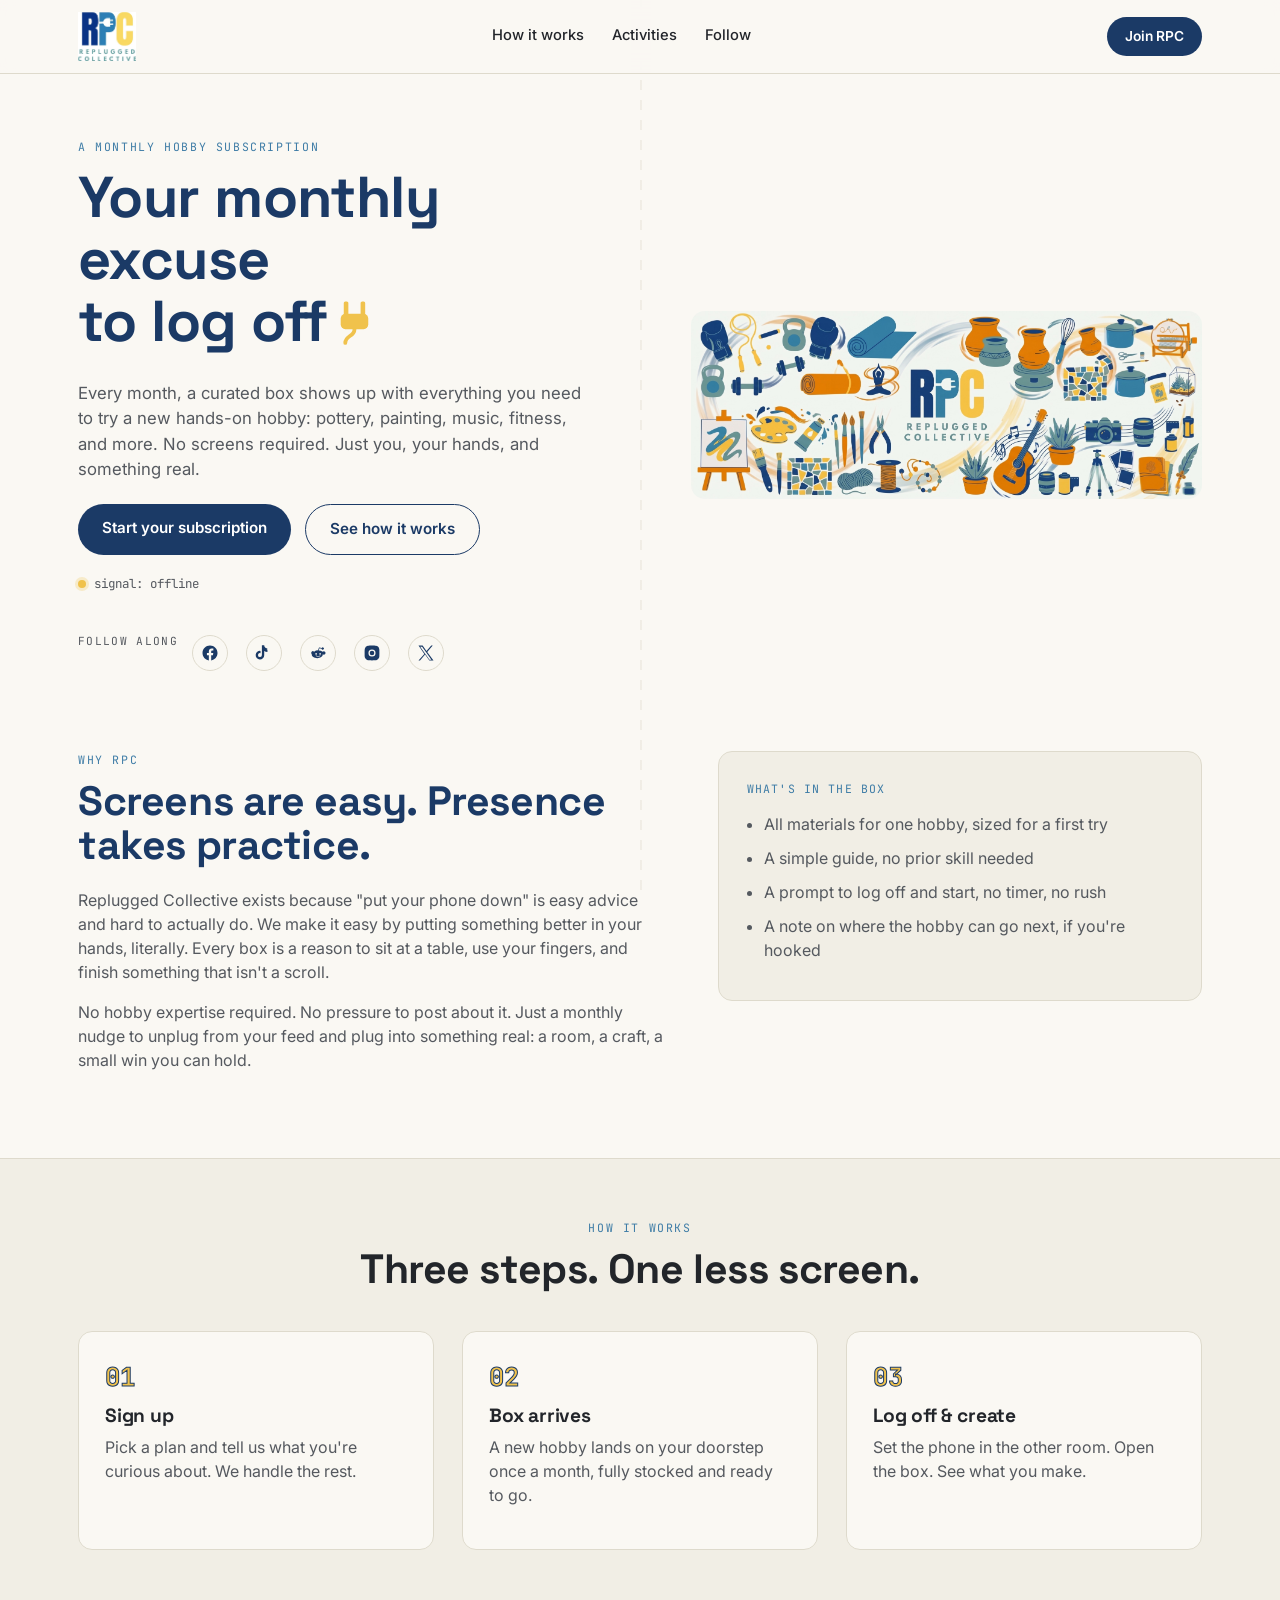
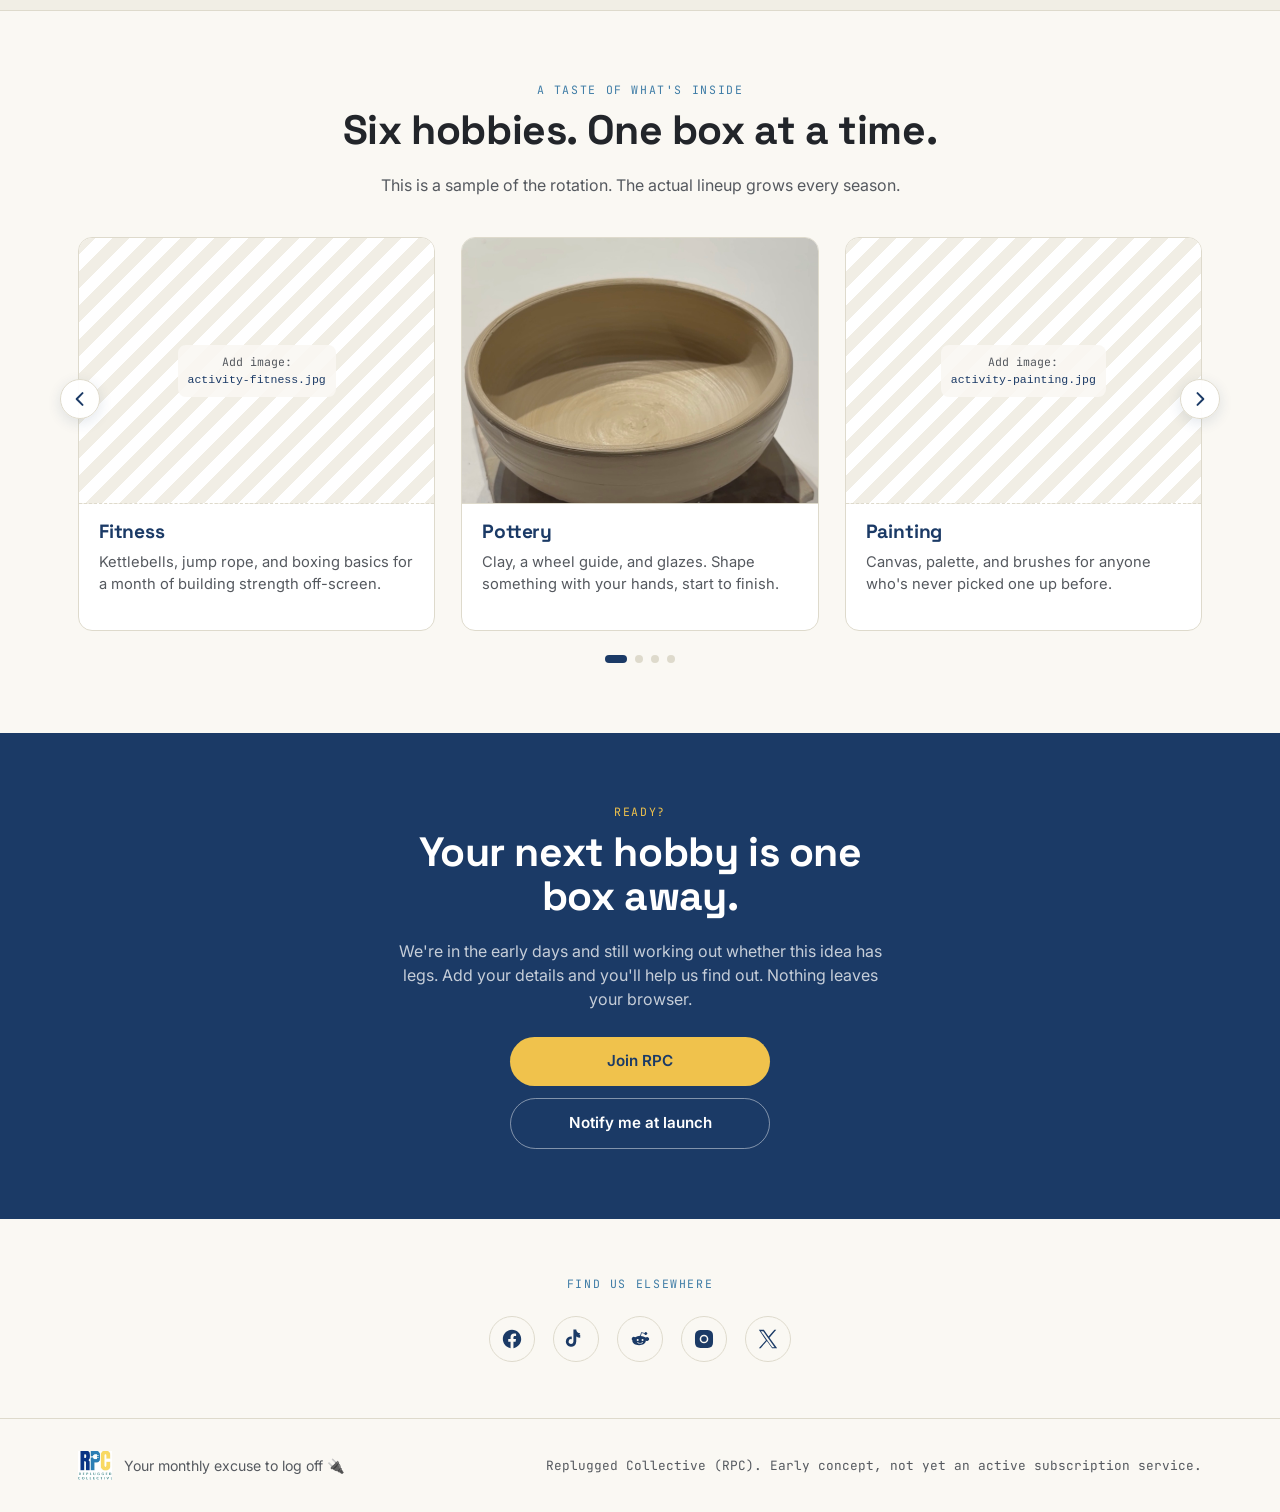
==== commit e313a1d6: "Add activities carousel, interest counters, and searchable hobby field - Activities become a looping" ====
--- a/index.html
+++ b/index.html
@@ -3,7 +3,7 @@
 <head>
 <meta charset="UTF-8">
 <meta name="viewport" content="width=device-width, initial-scale=1.0">
-<title>Replugged Collective — Your monthly excuse to log off</title>
+<title>Replugged Collective | Your monthly excuse to log off</title>
 <link rel="icon" href="images/logo.jpg">
 <link rel="preconnect" href="https://fonts.googleapis.com">
 <link href="https://fonts.googleapis.com/css2?family=Space+Grotesk:wght@400;500;600;700&family=Inter:wght@400;500;600&family=JetBrains+Mono:wght@400;500&display=swap" rel="stylesheet">
@@ -43,12 +43,33 @@
               <path class="plug-cord" d="M32 42 C 32 52, 20 50, 20 60" fill="none" stroke="currentColor" stroke-width="5" stroke-linecap="round"/>
             </svg>
           </span></h1>
-        <p class="hero-sub">Every month, a curated box shows up with everything you need to try a new hands-on hobby — pottery, painting, music, fitness, and more. No screens required. Just you, your hands, and something real.</p>
+        <p class="hero-sub">Every month, a curated box shows up with everything you need to try a new hands-on hobby: pottery, painting, music, fitness, and more. No screens required. Just you, your hands, and something real.</p>
         <div class="hero-actions">
           <a href="signup.html" class="btn">Start your subscription</a>
           <a href="#how" class="btn btn-ghost">See how it works</a>
         </div>
         <p class="status-line"><span class="status-dot"></span> <span id="status-text">signal: offline</span></p>
+
+        <div class="hero-socials">
+          <span class="hero-socials-label">Follow along</span>
+          <div class="social-row social-row-sm">
+            <a href="#" class="social-link" aria-label="Facebook">
+              <svg viewBox="0 0 24 24" width="18" height="18" aria-hidden="true"><path fill="currentColor" d="M22 12.06C22 6.5 17.52 2 12 2S2 6.5 2 12.06c0 5 3.66 9.16 8.44 9.94v-7.03H7.9v-2.91h2.54V9.85c0-2.51 1.5-3.9 3.79-3.9 1.1 0 2.24.2 2.24.2v2.46h-1.26c-1.24 0-1.63.77-1.63 1.56v1.89h2.78l-.45 2.91h-2.33V22c4.78-.78 8.44-4.94 8.44-9.94Z"/></svg>
+            </a>
+            <a href="#" class="social-link" aria-label="TikTok">
+              <svg viewBox="0 0 24 24" width="18" height="18" aria-hidden="true"><path fill="currentColor" d="M16.6 5.82a4.28 4.28 0 0 1-3.05-1.26 4.28 4.28 0 0 1-1.26-3.06h-3.1v13.3a2.6 2.6 0 1 1-1.82-2.48V9.2a5.7 5.7 0 1 0 4.92 5.65V9.2a7.35 7.35 0 0 0 4.31 1.38V7.48a4.3 4.3 0 0 1-.99-.05Z"/></svg>
+            </a>
+            <a href="#" class="social-link" aria-label="Reddit">
+              <svg viewBox="0 0 24 24" width="18" height="18" aria-hidden="true"><path fill="currentColor" d="M22 12a2.2 2.2 0 0 0-3.72-1.6 10.4 10.4 0 0 0-5.35-1.7l1-3.16 2.9.68a1.55 1.55 0 1 0 .16-.87l-3.25-.76a.44.44 0 0 0-.52.3l-1.14 3.6a10.4 10.4 0 0 0-5.32 1.7A2.2 2.2 0 1 0 3.7 13.6a3.2 3.2 0 0 0-.03.44c0 2.68 3.28 4.85 7.33 4.85s7.33-2.17 7.33-4.85a3.2 3.2 0 0 0-.03-.44A2.2 2.2 0 0 0 22 12Zm-13.6 1.2a1.1 1.1 0 1 1 2.2 0 1.1 1.1 0 0 1-2.2 0Zm6.68 2.8a4.2 4.2 0 0 1-2.98 1.02 4.2 4.2 0 0 1-2.98-1.02.4.4 0 0 1 .56-.57 3.4 3.4 0 0 0 2.42.8 3.4 3.4 0 0 0 2.42-.8.4.4 0 1 1 .56.57Zm-.28-1.7a1.1 1.1 0 1 1 0-2.2 1.1 1.1 0 0 1 0 2.2Z"/></svg>
+            </a>
+            <a href="#" class="social-link" aria-label="Instagram">
+              <svg viewBox="0 0 24 24" width="18" height="18" aria-hidden="true"><path fill="currentColor" d="M12 2.16c2.67 0 3 .01 4.05.06 1.05.05 1.77.22 2.4.46.65.25 1.2.6 1.75 1.14.5.5.87 1.06 1.14 1.75.24.63.4 1.35.46 2.4.05 1.05.06 1.38.06 4.05s-.01 3-.06 4.05a7.2 7.2 0 0 1-.46 2.4 4.9 4.9 0 0 1-2.89 2.89c-.63.24-1.35.4-2.4.46-1.05.05-1.38.06-4.05.06s-3-.01-4.05-.06a7.2 7.2 0 0 1-2.4-.46 4.9 4.9 0 0 1-2.89-2.89 7.2 7.2 0 0 1-.46-2.4C2.17 15 2.16 14.67 2.16 12s.01-3 .06-4.05c.06-1.05.22-1.77.46-2.4a4.9 4.9 0 0 1 2.89-2.89c.63-.24 1.35-.4 2.4-.46 1.05-.05 1.38-.06 4.05-.06Zm0 5.11a4.73 4.73 0 1 0 0 9.46 4.73 4.73 0 0 0 0-9.46Zm0 7.8a3.07 3.07 0 1 1 0-6.14 3.07 3.07 0 0 1 0 6.14Zm5.85-8a1.1 1.1 0 1 1-2.2 0 1.1 1.1 0 0 1 2.2 0Z"/></svg>
+            </a>
+            <a href="#" class="social-link" aria-label="X">
+              <svg viewBox="0 0 24 24" width="18" height="18" aria-hidden="true"><path fill="currentColor" d="M13.6 10.6 21 2h-2l-6.4 7.4L7.5 2H2l7.8 11.3L2 22h2l6.8-7.9L16.5 22H22l-8.4-11.4Zm-2.4 2.8-.8-1.1L4.2 3.5h2.6l5 7.1.8 1.1 6.6 9.4h-2.6l-5.4-7.7Z"/></svg>
+            </a>
+          </div>
+        </div>
       </div>
       <div class="hero-visual">
         <picture>
@@ -66,14 +87,14 @@
       <div class="about-text">
         <p class="eyebrow">Why RPC</p>
         <h2>Screens are easy. Presence takes practice.</h2>
-        <p>Replugged Collective exists because "put your phone down" is easy advice and hard to actually do. We make it easy by putting something better in your hands — literally. Every box is a reason to sit at a table, use your fingers, and finish something that isn't a scroll.</p>
-        <p>No hobby expertise required. No pressure to post about it. Just a monthly nudge to unplug from your feed and plug into something real — a room, a craft, a small win you can hold.</p>
+        <p>Replugged Collective exists because "put your phone down" is easy advice and hard to actually do. We make it easy by putting something better in your hands, literally. Every box is a reason to sit at a table, use your fingers, and finish something that isn't a scroll.</p>
+        <p>No hobby expertise required. No pressure to post about it. Just a monthly nudge to unplug from your feed and plug into something real: a room, a craft, a small win you can hold.</p>
       </div>
       <div class="about-card">
         <p class="about-card-label">What's in the box</p>
         <ul class="about-card-list">
           <li>All materials for one hobby, sized for a first try</li>
-          <li>A simple guide — no prior skill needed</li>
+          <li>A simple guide, no prior skill needed</li>
           <li>A prompt to log off and start, no timer, no rush</li>
           <li>A note on where the hobby can go next, if you're hooked</li>
         </ul>
@@ -109,9 +130,11 @@
     <div class="wrap">
       <p class="eyebrow center">A taste of what's inside</p>
       <h2 class="center">Six hobbies. One box at a time.</h2>
-      <p class="section-sub center">This is a sample of the rotation — the actual lineup grows every season.</p>
-
-      <div class="activity-grid">
+      <p class="section-sub center">This is a sample of the rotation. The actual lineup grows every season.</p>
+
+      <div class="carousel" data-carousel>
+        <div class="carousel-viewport">
+          <div class="carousel-track">
 
         <article class="activity-card">
           <div class="activity-media">
@@ -130,7 +153,7 @@
             <span class="activity-media-note">Add image:<br><code>activity-pottery.jpg</code></span>
           </div>
           <h3>Pottery</h3>
-          <p>Clay, a wheel guide, and glazes — shape something with your hands, start to finish.</p>
+          <p>Clay, a wheel guide, and glazes. Shape something with your hands, start to finish.</p>
         </article>
 
         <article class="activity-card">
@@ -150,7 +173,7 @@
             <span class="activity-media-note">Add image:<br><code>activity-music.jpg</code></span>
           </div>
           <h3>Music</h3>
-          <p>A beginner's path into guitar — chords, a songbook, and no audience required.</p>
+          <p>A beginner's path into guitar: chords, a songbook, and no audience required.</p>
         </article>
 
         <article class="activity-card">
@@ -173,6 +196,17 @@
           <p>A simple film camera and a reason to actually look at what's in front of you.</p>
         </article>
 
+          </div>
+        </div>
+
+        <button class="carousel-btn carousel-prev" type="button" aria-label="Previous activity">
+          <svg viewBox="0 0 24 24" width="20" height="20" aria-hidden="true"><path fill="none" stroke="currentColor" stroke-width="2.4" stroke-linecap="round" stroke-linejoin="round" d="M15 5l-7 7 7 7"/></svg>
+        </button>
+        <button class="carousel-btn carousel-next" type="button" aria-label="Next activity">
+          <svg viewBox="0 0 24 24" width="20" height="20" aria-hidden="true"><path fill="none" stroke="currentColor" stroke-width="2.4" stroke-linecap="round" stroke-linejoin="round" d="M9 5l7 7-7 7"/></svg>
+        </button>
+
+        <div class="carousel-dots" role="tablist" aria-label="Choose an activity"></div>
       </div>
     </div>
   </section>
@@ -181,7 +215,7 @@
     <div class="wrap join-inner">
       <p class="eyebrow">Ready?</p>
       <h2>Your next hobby is one box away.</h2>
-      <p class="join-sub">This page is part of a class project — subscriptions aren't live yet. Consider this your preview of Replugged Collective.</p>
+      <p class="join-sub">We're in the early days and still working out whether this idea has legs. Add your details and you'll help us find out. Nothing leaves your browser.</p>
       <div class="join-actions">
         <a href="signup.html" class="btn">Join RPC</a>
         <a href="signup.html#email" class="btn btn-outline">Notify me at launch</a>
@@ -222,7 +256,7 @@
       </span>
       <p>Your monthly excuse to log off 🔌</p>
     </div>
-    <p class="footer-note">Replugged Collective (RPC) — class project prototype. Not an active subscription service.</p>
+    <p class="footer-note">Replugged Collective (RPC). Early concept, not yet an active subscription service.</p>
   </div>
 </footer>
 
--- a/styles.css
+++ b/styles.css
@@ -128,7 +128,7 @@
 }
 .site-nav a:hover, .site-nav a:focus-visible { border-color: var(--yellow); }
 
-/* Don't drop the nav on phones — wrap it onto its own row under the logo so
+/* Don't drop the nav on phones. Wrap it onto its own row under the logo so
    mobile visitors still get navigation without needing a hamburger menu. */
 @media (max-width: 720px) {
   .header-inner { flex-wrap: wrap; row-gap: 8px; }
@@ -215,6 +215,24 @@
   50% { opacity: 0.4; }
 }
 
+/* social row tucked under the status line in the hero */
+.hero-socials {
+  display: flex;
+  align-items: center;
+  gap: 14px;
+  margin-top: 18px;
+  flex-wrap: wrap;
+}
+.hero-socials-label {
+  font-family: var(--mono);
+  font-size: 0.7rem;
+  text-transform: uppercase;
+  letter-spacing: 0.12em;
+  color: var(--ink-soft);
+}
+.social-row-sm { margin-top: 0; gap: 10px; }
+.social-row-sm .social-link { width: 36px; height: 36px; }
+
 .hero-visual picture { display: block; }
 .hero-banner {
   width: 100%;
@@ -226,7 +244,7 @@
 @media (max-width: 860px) {
   .hero-grid { grid-template-columns: 1fr; gap: 28px; }
   .hero-visual { order: -1; }
-  /* the banner is 2.7:1 — scaled to full phone width every object turns into an
+  /* the banner is 2.7:1. Scaled to full phone width every object turns into an
      illegible smudge, so crop to a taller slice instead of shrinking it */
   .hero-banner {
     aspect-ratio: 2 / 1;
@@ -297,11 +315,72 @@
 
 /* ---------- activities ---------- */
 .activities { padding: 70px 0; }
-.activity-grid {
+
+/* Carousel. Before JS runs the track is a plain grid, so the cards are all
+   visible and readable even if the script never loads. */
+.carousel { position: relative; margin-top: 40px; }
+.carousel-viewport { overflow: hidden; }
+.carousel-track {
   display: grid;
   grid-template-columns: repeat(3, 1fr);
   gap: 26px;
-  margin-top: 40px;
+}
+.carousel.is-ready .carousel-track {
+  display: flex;
+  gap: 26px;
+  transition: transform 0.45s cubic-bezier(0.4, 0, 0.2, 1);
+  will-change: transform;
+}
+.carousel.is-ready .activity-card { min-width: 0; }
+
+.carousel-btn {
+  position: absolute;
+  top: 38%;
+  transform: translateY(-50%);
+  width: 40px;
+  height: 40px;
+  border-radius: 50%;
+  border: 1.5px solid var(--line);
+  background: rgba(255, 255, 255, 0.95);
+  color: var(--navy);
+  display: none;
+  align-items: center;
+  justify-content: center;
+  cursor: pointer;
+  box-shadow: 0 4px 14px rgba(27, 58, 102, 0.12);
+  transition: background 0.18s ease, color 0.18s ease, transform 0.18s ease;
+}
+.carousel.is-ready .carousel-btn { display: flex; }
+.carousel-btn:hover, .carousel-btn:focus-visible {
+  background: var(--navy);
+  color: var(--yellow);
+  border-color: var(--navy);
+}
+.carousel-prev { left: -18px; }
+.carousel-next { right: -18px; }
+
+.carousel-dots {
+  display: none;
+  justify-content: center;
+  gap: 8px;
+  margin-top: 24px;
+}
+.carousel.is-ready .carousel-dots { display: flex; }
+.carousel-dot {
+  width: 8px;
+  height: 8px;
+  padding: 0;
+  border-radius: 50%;
+  border: 0;
+  background: var(--line);
+  cursor: pointer;
+  transition: background 0.2s ease, width 0.2s ease;
+}
+.carousel-dot.is-active { background: var(--navy); width: 22px; border-radius: 999px; }
+
+@media (max-width: 1240px) {
+  .carousel-prev { left: 4px; }
+  .carousel-next { right: 4px; }
 }
 .activity-card {
   background: #fff;
@@ -333,7 +412,7 @@
 }
 .activity-media.is-empty { border-bottom-style: dashed; }
 
-/* cover, not fill — the source photos are tall portrait shots in a 4:3 slot */
+/* cover, not fill. The source photos are tall portrait shots in a 4:3 slot */
 .activity-photo {
   position: absolute;
   inset: 0;
@@ -358,10 +437,12 @@
 .activity-media-note code { color: var(--navy); }
 
 @media (max-width: 900px) {
-  .activity-grid { grid-template-columns: repeat(2, 1fr); }
+  .carousel-track { grid-template-columns: repeat(2, 1fr); }
 }
 @media (max-width: 560px) {
-  .activity-grid { grid-template-columns: 1fr; }
+  .carousel-track { grid-template-columns: 1fr; }
+  .carousel.is-ready .carousel-track { gap: 18px; }
+  .carousel-btn { width: 36px; height: 36px; }
 }
 
 /* ---------- join ---------- */
@@ -469,6 +550,74 @@
   font-size: 0.82rem;
   color: #C0453B;
 }
+.field-hint {
+  margin: 7px 0 0;
+  font-size: 0.82rem;
+  line-height: 1.45;
+  color: var(--ink-soft);
+}
+
+/* ---------- stats panel (signup.html?stats) ---------- */
+.stats-panel {
+  margin-top: 36px;
+  padding: 24px;
+  border: 1px solid var(--line);
+  border-radius: var(--radius);
+  background: var(--paper-dim);
+}
+.stats-row {
+  display: flex;
+  gap: 14px;
+  margin-bottom: 16px;
+}
+.stat {
+  flex: 1;
+  background: var(--paper);
+  border: 1px solid var(--line);
+  border-radius: 10px;
+  padding: 16px 12px;
+  text-align: center;
+}
+.stat-num {
+  display: block;
+  font-family: var(--display);
+  font-size: 1.9rem;
+  font-weight: 700;
+  color: var(--navy);
+  line-height: 1.1;
+}
+.stat-label {
+  display: block;
+  margin-top: 4px;
+  font-family: var(--mono);
+  font-size: 0.68rem;
+  text-transform: uppercase;
+  letter-spacing: 0.08em;
+  color: var(--ink-soft);
+}
+.stats-caveat {
+  font-size: 0.84rem;
+  line-height: 1.55;
+  margin-bottom: 16px;
+}
+.stats-caveat strong { color: var(--ink); }
+.btn-outline-navy {
+  background: transparent;
+  color: var(--navy);
+  border: 1.5px solid var(--navy);
+  font-size: 0.86rem;
+  padding: 9px 18px;
+  cursor: pointer;
+  font-family: var(--body);
+}
+.btn-outline-navy:hover, .btn-outline-navy:focus-visible {
+  background: var(--navy);
+  color: #fff;
+}
+
+@media (max-width: 560px) {
+  .stats-row { flex-direction: column; }
+}
 
 .radio-row { display: flex; flex-wrap: wrap; gap: 8px 20px; }
 .radio {
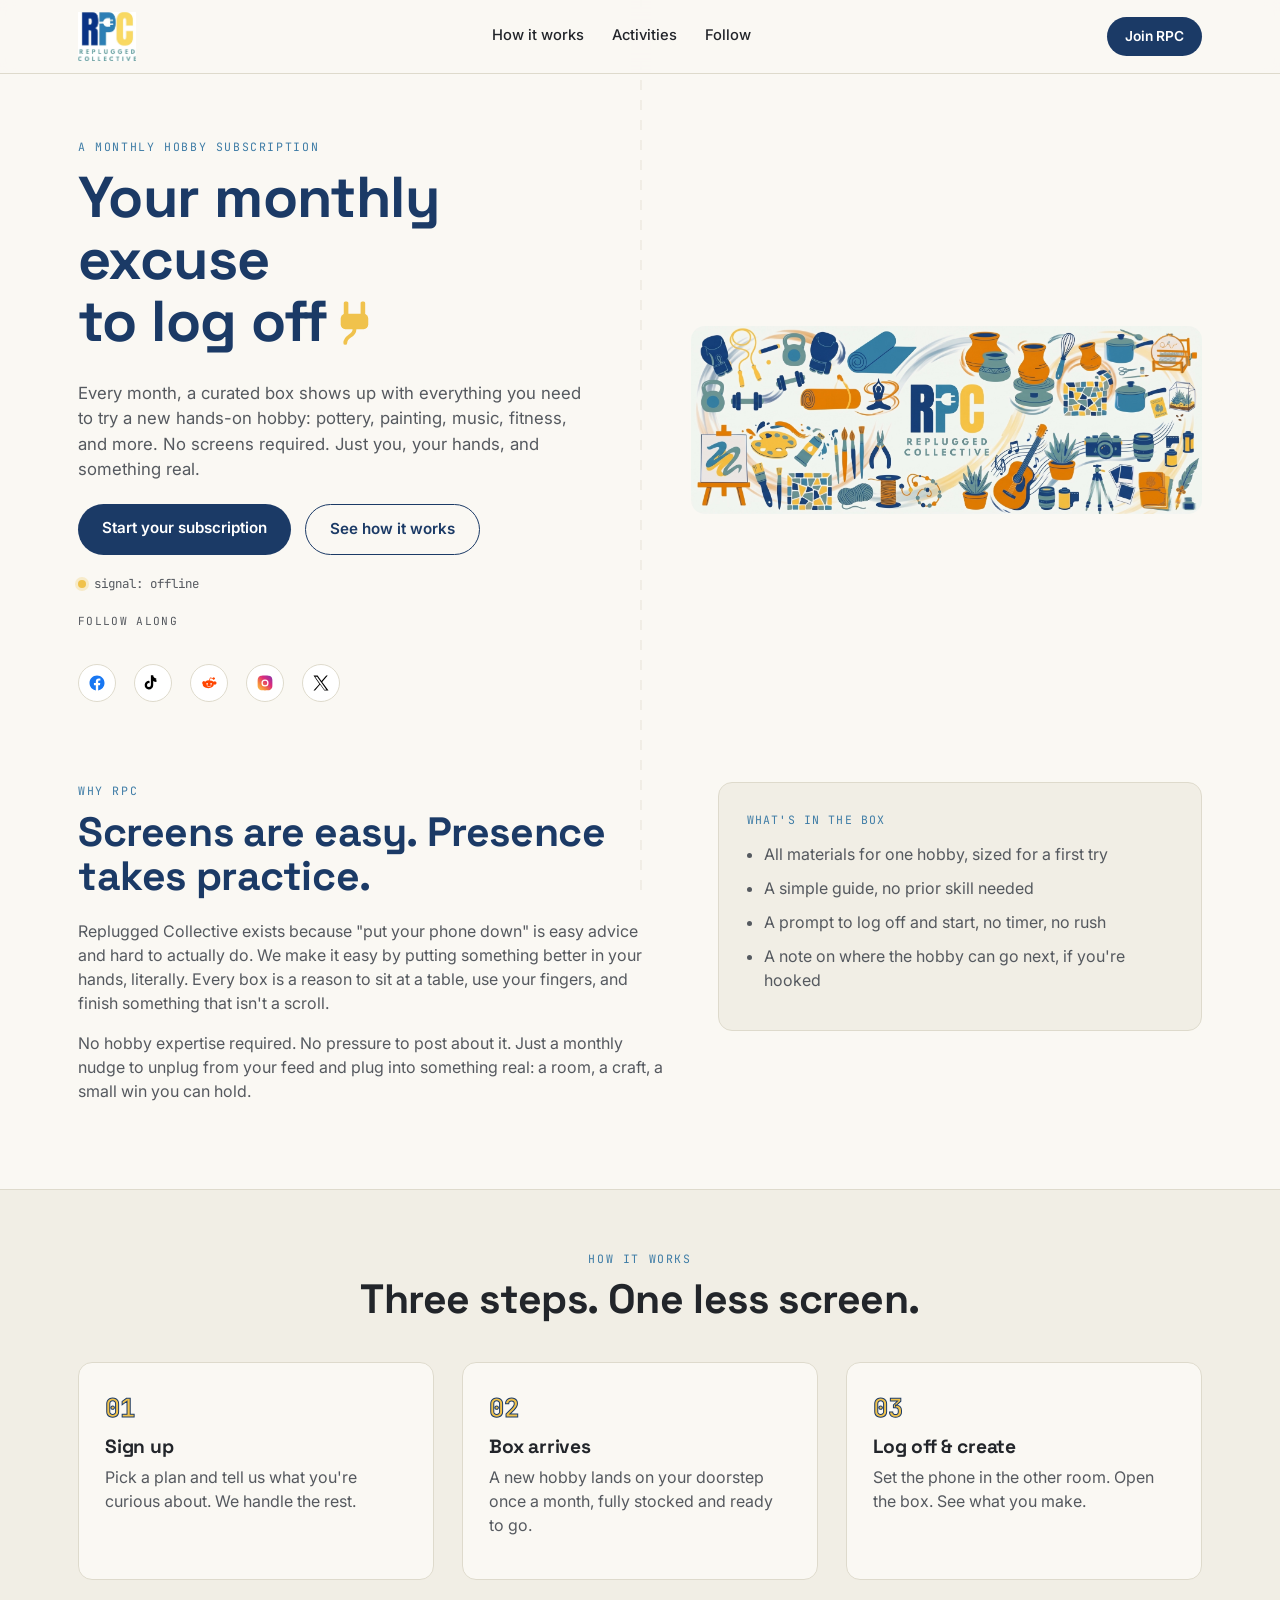
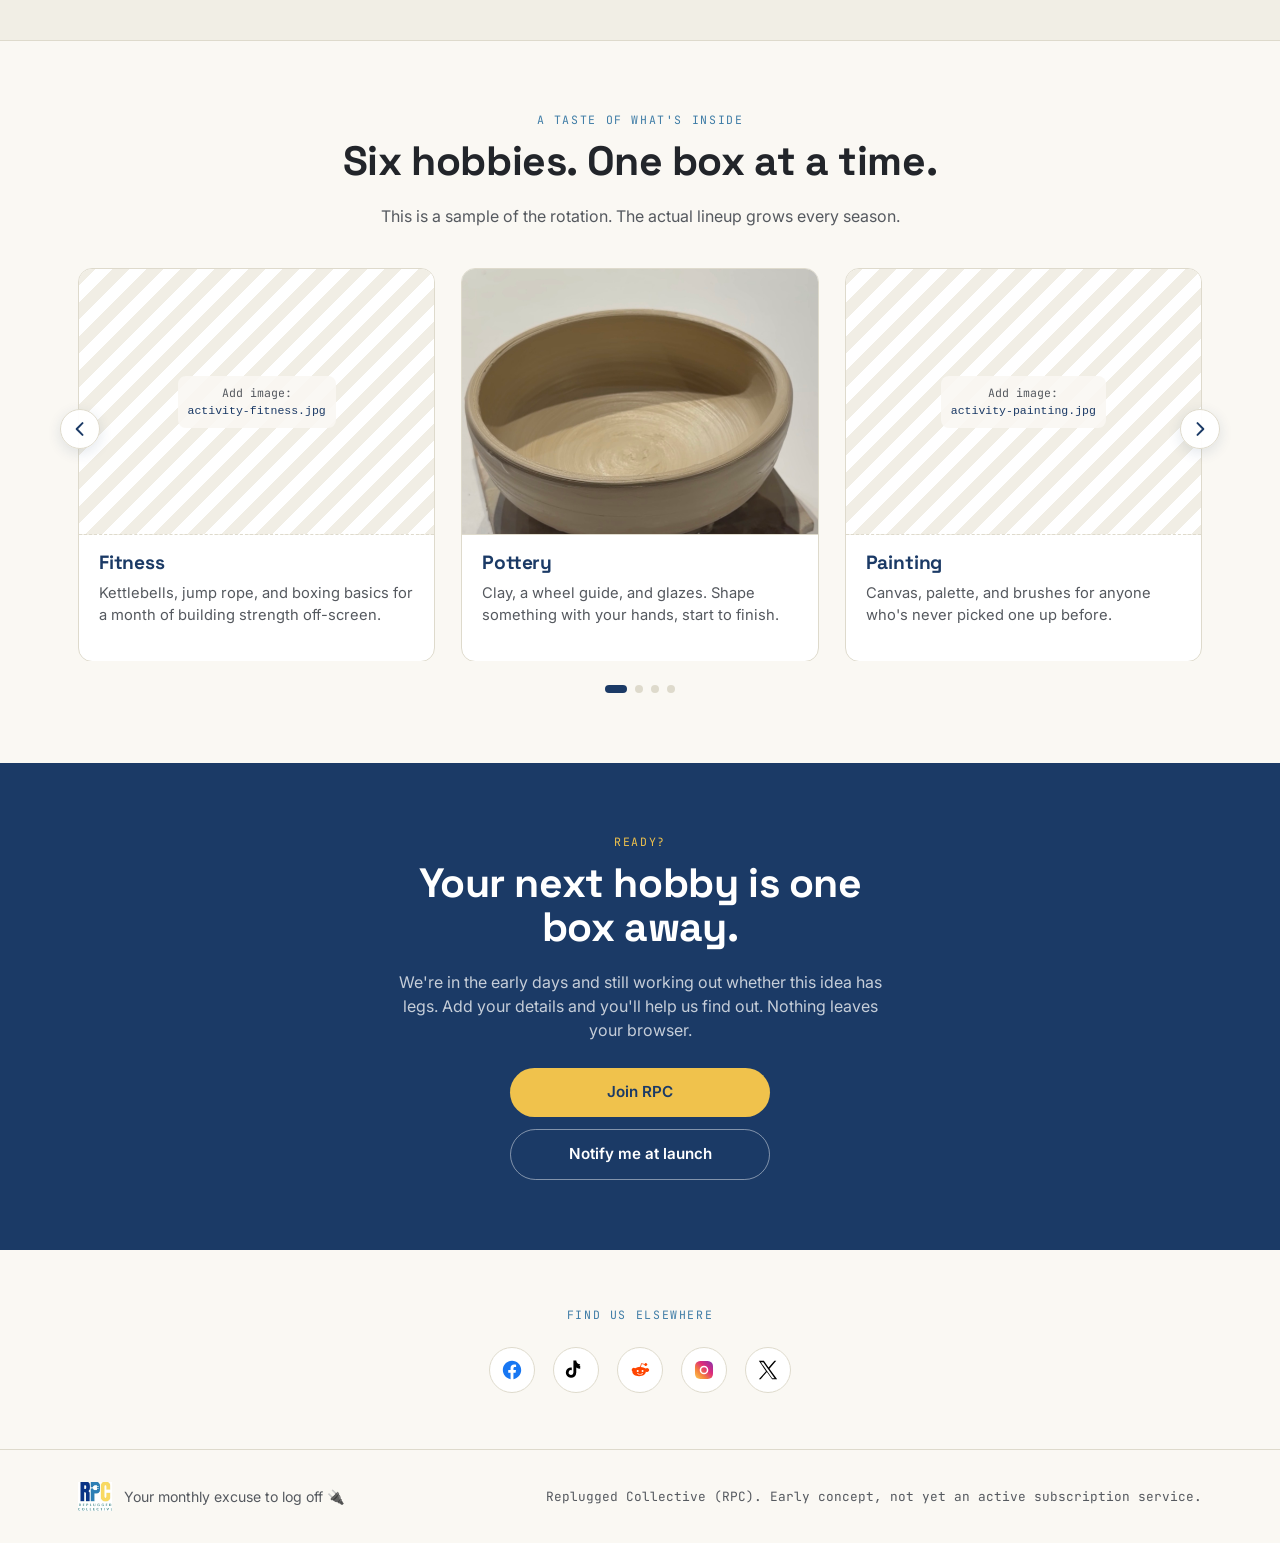
==== commit 807d5c46: "Wire up Reddit, colour the social marks, add a scrollable hobby list - Reddit points at r/RepluggedC" ====
--- a/index.html
+++ b/index.html
@@ -12,6 +12,19 @@
 <body>
 
 <div class="cord-line" aria-hidden="true"></div>
+
+<!-- Instagram's mark is a gradient, so it lives here once and both social rows
+     reference it. Keeps the id unique, which duplicating the SVG would not. -->
+<svg width="0" height="0" style="position:absolute" aria-hidden="true" focusable="false">
+  <defs>
+    <linearGradient id="ig-gradient" x1="0%" y1="100%" x2="100%" y2="0%">
+      <stop offset="0%" stop-color="#FDCB52"/>
+      <stop offset="30%" stop-color="#F5843C"/>
+      <stop offset="62%" stop-color="#DD2A7B"/>
+      <stop offset="100%" stop-color="#8134AF"/>
+    </linearGradient>
+  </defs>
+</svg>
 
 <header class="site-header">
   <div class="wrap header-inner">
@@ -53,19 +66,19 @@
         <div class="hero-socials">
           <span class="hero-socials-label">Follow along</span>
           <div class="social-row social-row-sm">
-            <a href="#" class="social-link" aria-label="Facebook">
+            <a href="#" class="social-link social-facebook" aria-label="Facebook">
               <svg viewBox="0 0 24 24" width="18" height="18" aria-hidden="true"><path fill="currentColor" d="M22 12.06C22 6.5 17.52 2 12 2S2 6.5 2 12.06c0 5 3.66 9.16 8.44 9.94v-7.03H7.9v-2.91h2.54V9.85c0-2.51 1.5-3.9 3.79-3.9 1.1 0 2.24.2 2.24.2v2.46h-1.26c-1.24 0-1.63.77-1.63 1.56v1.89h2.78l-.45 2.91h-2.33V22c4.78-.78 8.44-4.94 8.44-9.94Z"/></svg>
             </a>
-            <a href="#" class="social-link" aria-label="TikTok">
+            <a href="#" class="social-link social-tiktok" aria-label="TikTok">
               <svg viewBox="0 0 24 24" width="18" height="18" aria-hidden="true"><path fill="currentColor" d="M16.6 5.82a4.28 4.28 0 0 1-3.05-1.26 4.28 4.28 0 0 1-1.26-3.06h-3.1v13.3a2.6 2.6 0 1 1-1.82-2.48V9.2a5.7 5.7 0 1 0 4.92 5.65V9.2a7.35 7.35 0 0 0 4.31 1.38V7.48a4.3 4.3 0 0 1-.99-.05Z"/></svg>
             </a>
-            <a href="#" class="social-link" aria-label="Reddit">
+            <a href="https://www.reddit.com/r/RepluggedCollective/" class="social-link social-reddit" aria-label="Reddit" target="_blank" rel="noopener">
               <svg viewBox="0 0 24 24" width="18" height="18" aria-hidden="true"><path fill="currentColor" d="M22 12a2.2 2.2 0 0 0-3.72-1.6 10.4 10.4 0 0 0-5.35-1.7l1-3.16 2.9.68a1.55 1.55 0 1 0 .16-.87l-3.25-.76a.44.44 0 0 0-.52.3l-1.14 3.6a10.4 10.4 0 0 0-5.32 1.7A2.2 2.2 0 1 0 3.7 13.6a3.2 3.2 0 0 0-.03.44c0 2.68 3.28 4.85 7.33 4.85s7.33-2.17 7.33-4.85a3.2 3.2 0 0 0-.03-.44A2.2 2.2 0 0 0 22 12Zm-13.6 1.2a1.1 1.1 0 1 1 2.2 0 1.1 1.1 0 0 1-2.2 0Zm6.68 2.8a4.2 4.2 0 0 1-2.98 1.02 4.2 4.2 0 0 1-2.98-1.02.4.4 0 0 1 .56-.57 3.4 3.4 0 0 0 2.42.8 3.4 3.4 0 0 0 2.42-.8.4.4 0 1 1 .56.57Zm-.28-1.7a1.1 1.1 0 1 1 0-2.2 1.1 1.1 0 0 1 0 2.2Z"/></svg>
             </a>
-            <a href="#" class="social-link" aria-label="Instagram">
-              <svg viewBox="0 0 24 24" width="18" height="18" aria-hidden="true"><path fill="currentColor" d="M12 2.16c2.67 0 3 .01 4.05.06 1.05.05 1.77.22 2.4.46.65.25 1.2.6 1.75 1.14.5.5.87 1.06 1.14 1.75.24.63.4 1.35.46 2.4.05 1.05.06 1.38.06 4.05s-.01 3-.06 4.05a7.2 7.2 0 0 1-.46 2.4 4.9 4.9 0 0 1-2.89 2.89c-.63.24-1.35.4-2.4.46-1.05.05-1.38.06-4.05.06s-3-.01-4.05-.06a7.2 7.2 0 0 1-2.4-.46 4.9 4.9 0 0 1-2.89-2.89 7.2 7.2 0 0 1-.46-2.4C2.17 15 2.16 14.67 2.16 12s.01-3 .06-4.05c.06-1.05.22-1.77.46-2.4a4.9 4.9 0 0 1 2.89-2.89c.63-.24 1.35-.4 2.4-.46 1.05-.05 1.38-.06 4.05-.06Zm0 5.11a4.73 4.73 0 1 0 0 9.46 4.73 4.73 0 0 0 0-9.46Zm0 7.8a3.07 3.07 0 1 1 0-6.14 3.07 3.07 0 0 1 0 6.14Zm5.85-8a1.1 1.1 0 1 1-2.2 0 1.1 1.1 0 0 1 2.2 0Z"/></svg>
-            </a>
-            <a href="#" class="social-link" aria-label="X">
+            <a href="#" class="social-link social-instagram" aria-label="Instagram">
+              <svg viewBox="0 0 24 24" width="18" height="18" aria-hidden="true"><path fill="url(#ig-gradient)" d="M12 2.16c2.67 0 3 .01 4.05.06 1.05.05 1.77.22 2.4.46.65.25 1.2.6 1.75 1.14.5.5.87 1.06 1.14 1.75.24.63.4 1.35.46 2.4.05 1.05.06 1.38.06 4.05s-.01 3-.06 4.05a7.2 7.2 0 0 1-.46 2.4 4.9 4.9 0 0 1-2.89 2.89c-.63.24-1.35.4-2.4.46-1.05.05-1.38.06-4.05.06s-3-.01-4.05-.06a7.2 7.2 0 0 1-2.4-.46 4.9 4.9 0 0 1-2.89-2.89 7.2 7.2 0 0 1-.46-2.4C2.17 15 2.16 14.67 2.16 12s.01-3 .06-4.05c.06-1.05.22-1.77.46-2.4a4.9 4.9 0 0 1 2.89-2.89c.63-.24 1.35-.4 2.4-.46 1.05-.05 1.38-.06 4.05-.06Zm0 5.11a4.73 4.73 0 1 0 0 9.46 4.73 4.73 0 0 0 0-9.46Zm0 7.8a3.07 3.07 0 1 1 0-6.14 3.07 3.07 0 0 1 0 6.14Zm5.85-8a1.1 1.1 0 1 1-2.2 0 1.1 1.1 0 0 1 2.2 0Z"/></svg>
+            </a>
+            <a href="#" class="social-link social-x" aria-label="X">
               <svg viewBox="0 0 24 24" width="18" height="18" aria-hidden="true"><path fill="currentColor" d="M13.6 10.6 21 2h-2l-6.4 7.4L7.5 2H2l7.8 11.3L2 22h2l6.8-7.9L16.5 22H22l-8.4-11.4Zm-2.4 2.8-.8-1.1L4.2 3.5h2.6l5 7.1.8 1.1 6.6 9.4h-2.6l-5.4-7.7Z"/></svg>
             </a>
           </div>
@@ -215,7 +228,9 @@
     <div class="wrap join-inner">
       <p class="eyebrow">Ready?</p>
       <h2>Your next hobby is one box away.</h2>
-      <p class="join-sub">We're in the early days and still working out whether this idea has legs. Add your details and you'll help us find out. Nothing leaves your browser.</p>
+      <p class="join-sub"
+         data-note-local="We're in the early days and still working out whether this idea has legs. Add your details and you'll help us find out. Nothing leaves your browser."
+         data-note-counted="We're in the early days and still working out whether this idea has legs. Add your details and you'll help us find out. We only count the signup, never your details.">We're in the early days and still working out whether this idea has legs. Add your details and you'll help us find out. Nothing leaves your browser.</p>
       <div class="join-actions">
         <a href="signup.html" class="btn">Join RPC</a>
         <a href="signup.html#email" class="btn btn-outline">Notify me at launch</a>
@@ -227,19 +242,19 @@
     <div class="wrap socials-inner">
       <p class="eyebrow center">Find us elsewhere</p>
       <div class="social-row">
-        <a href="#" class="social-link" aria-label="Facebook">
+        <a href="#" class="social-link social-facebook" aria-label="Facebook">
           <svg viewBox="0 0 24 24" width="22" height="22"><path fill="currentColor" d="M22 12.06C22 6.5 17.52 2 12 2S2 6.5 2 12.06c0 5 3.66 9.16 8.44 9.94v-7.03H7.9v-2.91h2.54V9.85c0-2.51 1.5-3.9 3.79-3.9 1.1 0 2.24.2 2.24.2v2.46h-1.26c-1.24 0-1.63.77-1.63 1.56v1.89h2.78l-.45 2.91h-2.33V22c4.78-.78 8.44-4.94 8.44-9.94Z"/></svg>
         </a>
-        <a href="#" class="social-link" aria-label="TikTok">
+        <a href="#" class="social-link social-tiktok" aria-label="TikTok">
           <svg viewBox="0 0 24 24" width="22" height="22"><path fill="currentColor" d="M16.6 5.82a4.28 4.28 0 0 1-3.05-1.26 4.28 4.28 0 0 1-1.26-3.06h-3.1v13.3a2.6 2.6 0 1 1-1.82-2.48V9.2a5.7 5.7 0 1 0 4.92 5.65V9.2a7.35 7.35 0 0 0 4.31 1.38V7.48a4.3 4.3 0 0 1-.99-.05Z"/></svg>
         </a>
-        <a href="#" class="social-link" aria-label="Reddit">
+        <a href="https://www.reddit.com/r/RepluggedCollective/" class="social-link social-reddit" aria-label="Reddit" target="_blank" rel="noopener">
           <svg viewBox="0 0 24 24" width="22" height="22"><path fill="currentColor" d="M22 12a2.2 2.2 0 0 0-3.72-1.6 10.4 10.4 0 0 0-5.35-1.7l1-3.16 2.9.68a1.55 1.55 0 1 0 .16-.87l-3.25-.76a.44.44 0 0 0-.52.3l-1.14 3.6a10.4 10.4 0 0 0-5.32 1.7A2.2 2.2 0 1 0 3.7 13.6a3.2 3.2 0 0 0-.03.44c0 2.68 3.28 4.85 7.33 4.85s7.33-2.17 7.33-4.85a3.2 3.2 0 0 0-.03-.44A2.2 2.2 0 0 0 22 12Zm-13.6 1.2a1.1 1.1 0 1 1 2.2 0 1.1 1.1 0 0 1-2.2 0Zm6.68 2.8a4.2 4.2 0 0 1-2.98 1.02 4.2 4.2 0 0 1-2.98-1.02.4.4 0 0 1 .56-.57 3.4 3.4 0 0 0 2.42.8 3.4 3.4 0 0 0 2.42-.8.4.4 0 1 1 .56.57Zm-.28-1.7a1.1 1.1 0 1 1 0-2.2 1.1 1.1 0 0 1 0 2.2Z"/></svg>
         </a>
-        <a href="#" class="social-link" aria-label="Instagram">
-          <svg viewBox="0 0 24 24" width="22" height="22"><path fill="currentColor" d="M12 2.16c2.67 0 3 .01 4.05.06 1.05.05 1.77.22 2.4.46.65.25 1.2.6 1.75 1.14.5.5.87 1.06 1.14 1.75.24.63.4 1.35.46 2.4.05 1.05.06 1.38.06 4.05s-.01 3-.06 4.05a7.2 7.2 0 0 1-.46 2.4 4.9 4.9 0 0 1-2.89 2.89c-.63.24-1.35.4-2.4.46-1.05.05-1.38.06-4.05.06s-3-.01-4.05-.06a7.2 7.2 0 0 1-2.4-.46 4.9 4.9 0 0 1-2.89-2.89 7.2 7.2 0 0 1-.46-2.4C2.17 15 2.16 14.67 2.16 12s.01-3 .06-4.05c.06-1.05.22-1.77.46-2.4a4.9 4.9 0 0 1 2.89-2.89c.63-.24 1.35-.4 2.4-.46 1.05-.05 1.38-.06 4.05-.06Zm0 5.11a4.73 4.73 0 1 0 0 9.46 4.73 4.73 0 0 0 0-9.46Zm0 7.8a3.07 3.07 0 1 1 0-6.14 3.07 3.07 0 0 1 0 6.14Zm5.85-8a1.1 1.1 0 1 1-2.2 0 1.1 1.1 0 0 1 2.2 0Z"/></svg>
-        </a>
-        <a href="#" class="social-link" aria-label="X">
+        <a href="#" class="social-link social-instagram" aria-label="Instagram">
+          <svg viewBox="0 0 24 24" width="22" height="22"><path fill="url(#ig-gradient)" d="M12 2.16c2.67 0 3 .01 4.05.06 1.05.05 1.77.22 2.4.46.65.25 1.2.6 1.75 1.14.5.5.87 1.06 1.14 1.75.24.63.4 1.35.46 2.4.05 1.05.06 1.38.06 4.05s-.01 3-.06 4.05a7.2 7.2 0 0 1-.46 2.4 4.9 4.9 0 0 1-2.89 2.89c-.63.24-1.35.4-2.4.46-1.05.05-1.38.06-4.05.06s-3-.01-4.05-.06a7.2 7.2 0 0 1-2.4-.46 4.9 4.9 0 0 1-2.89-2.89 7.2 7.2 0 0 1-.46-2.4C2.17 15 2.16 14.67 2.16 12s.01-3 .06-4.05c.06-1.05.22-1.77.46-2.4a4.9 4.9 0 0 1 2.89-2.89c.63-.24 1.35-.4 2.4-.46 1.05-.05 1.38-.06 4.05-.06Zm0 5.11a4.73 4.73 0 1 0 0 9.46 4.73 4.73 0 0 0 0-9.46Zm0 7.8a3.07 3.07 0 1 1 0-6.14 3.07 3.07 0 0 1 0 6.14Zm5.85-8a1.1 1.1 0 1 1-2.2 0 1.1 1.1 0 0 1 2.2 0Z"/></svg>
+        </a>
+        <a href="#" class="social-link social-x" aria-label="X">
           <svg viewBox="0 0 24 24" width="22" height="22"><path fill="currentColor" d="M13.6 10.6 21 2h-2l-6.4 7.4L7.5 2H2l7.8 11.3L2 22h2l6.8-7.9L16.5 22H22l-8.4-11.4Zm-2.4 2.8-.8-1.1L4.2 3.5h2.6l5 7.1.8 1.1 6.6 9.4h-2.6l-5.4-7.7Z"/></svg>
         </a>
       </div>
--- a/styles.css
+++ b/styles.css
@@ -215,13 +215,13 @@
   50% { opacity: 0.4; }
 }
 
-/* social row tucked under the status line in the hero */
+/* social row tucked under the status line in the hero, label stacked above */
 .hero-socials {
   display: flex;
-  align-items: center;
-  gap: 14px;
-  margin-top: 18px;
-  flex-wrap: wrap;
+  flex-direction: column;
+  align-items: flex-start;
+  gap: 10px;
+  margin-top: 20px;
 }
 .hero-socials-label {
   font-family: var(--mono);
@@ -230,8 +230,8 @@
   letter-spacing: 0.12em;
   color: var(--ink-soft);
 }
-.social-row-sm { margin-top: 0; gap: 10px; }
-.social-row-sm .social-link { width: 36px; height: 36px; }
+.social-row-sm { margin-top: 0; gap: 10px; justify-content: flex-start; }
+.social-row-sm .social-link { width: 38px; height: 38px; }
 
 .hero-visual picture { display: block; }
 .hero-banner {
@@ -497,13 +497,26 @@
   display: flex; align-items: center; justify-content: center;
   color: var(--navy);
   text-decoration: none;
-  transition: background 0.18s ease, color 0.18s ease, transform 0.18s ease;
-}
+  background: #fff;
+  transition: background 0.18s ease, border-color 0.18s ease, transform 0.18s ease;
+}
+
+/* Each mark carries its own brand colour. Instagram is a gradient, defined once
+   in the hidden <svg> sprite at the top of index.html. */
+.social-facebook  { color: #1877F2; }
+.social-tiktok    { color: #010101; }
+.social-reddit    { color: #FF4500; }
+.social-x         { color: #000000; }
+.social-instagram { color: #DD2A7B; }
+
+/* on hover the circle fills with the brand colour and the mark goes white */
 .social-link:hover, .social-link:focus-visible {
-  background: var(--navy);
-  color: var(--yellow);
+  background: currentColor;
+  border-color: currentColor;
   transform: translateY(-2px);
 }
+.social-link:hover svg path,
+.social-link:focus-visible svg path { fill: #fff; }
 
 /* ---------- signup page ---------- */
 .signup { padding: 56px 0 72px; }
@@ -557,6 +570,47 @@
   color: var(--ink-soft);
 }
 
+/* ---------- hobby combobox ---------- */
+.combo { position: relative; }
+.combo-list {
+  position: absolute;
+  top: calc(100% + 5px);
+  left: 0;
+  right: 0;
+  z-index: 30;
+  margin: 0;
+  padding: 4px;
+  list-style: none;
+  background: var(--paper);
+  border: 1.5px solid var(--line);
+  border-radius: 10px;
+  box-shadow: 0 12px 28px rgba(27, 58, 102, 0.15);
+  /* exactly five 40px rows, then it scrolls */
+  max-height: calc(5 * 40px + 8px);
+  overflow-y: auto;
+  overscroll-behavior: contain;
+}
+.combo-option {
+  height: 40px;
+  display: flex;
+  align-items: center;
+  padding: 0 12px;
+  border-radius: 7px;
+  font-size: 0.95rem;
+  color: var(--ink);
+  cursor: pointer;
+}
+.combo-option:hover,
+.combo-option.is-active { background: var(--paper-dim); }
+
+/* keep the scrollbar from looking like a system afterthought */
+.combo-list::-webkit-scrollbar { width: 10px; }
+.combo-list::-webkit-scrollbar-thumb {
+  background: var(--line);
+  border-radius: 999px;
+  border: 3px solid var(--paper);
+}
+
 /* ---------- stats panel (signup.html?stats) ---------- */
 .stats-panel {
   margin-top: 36px;
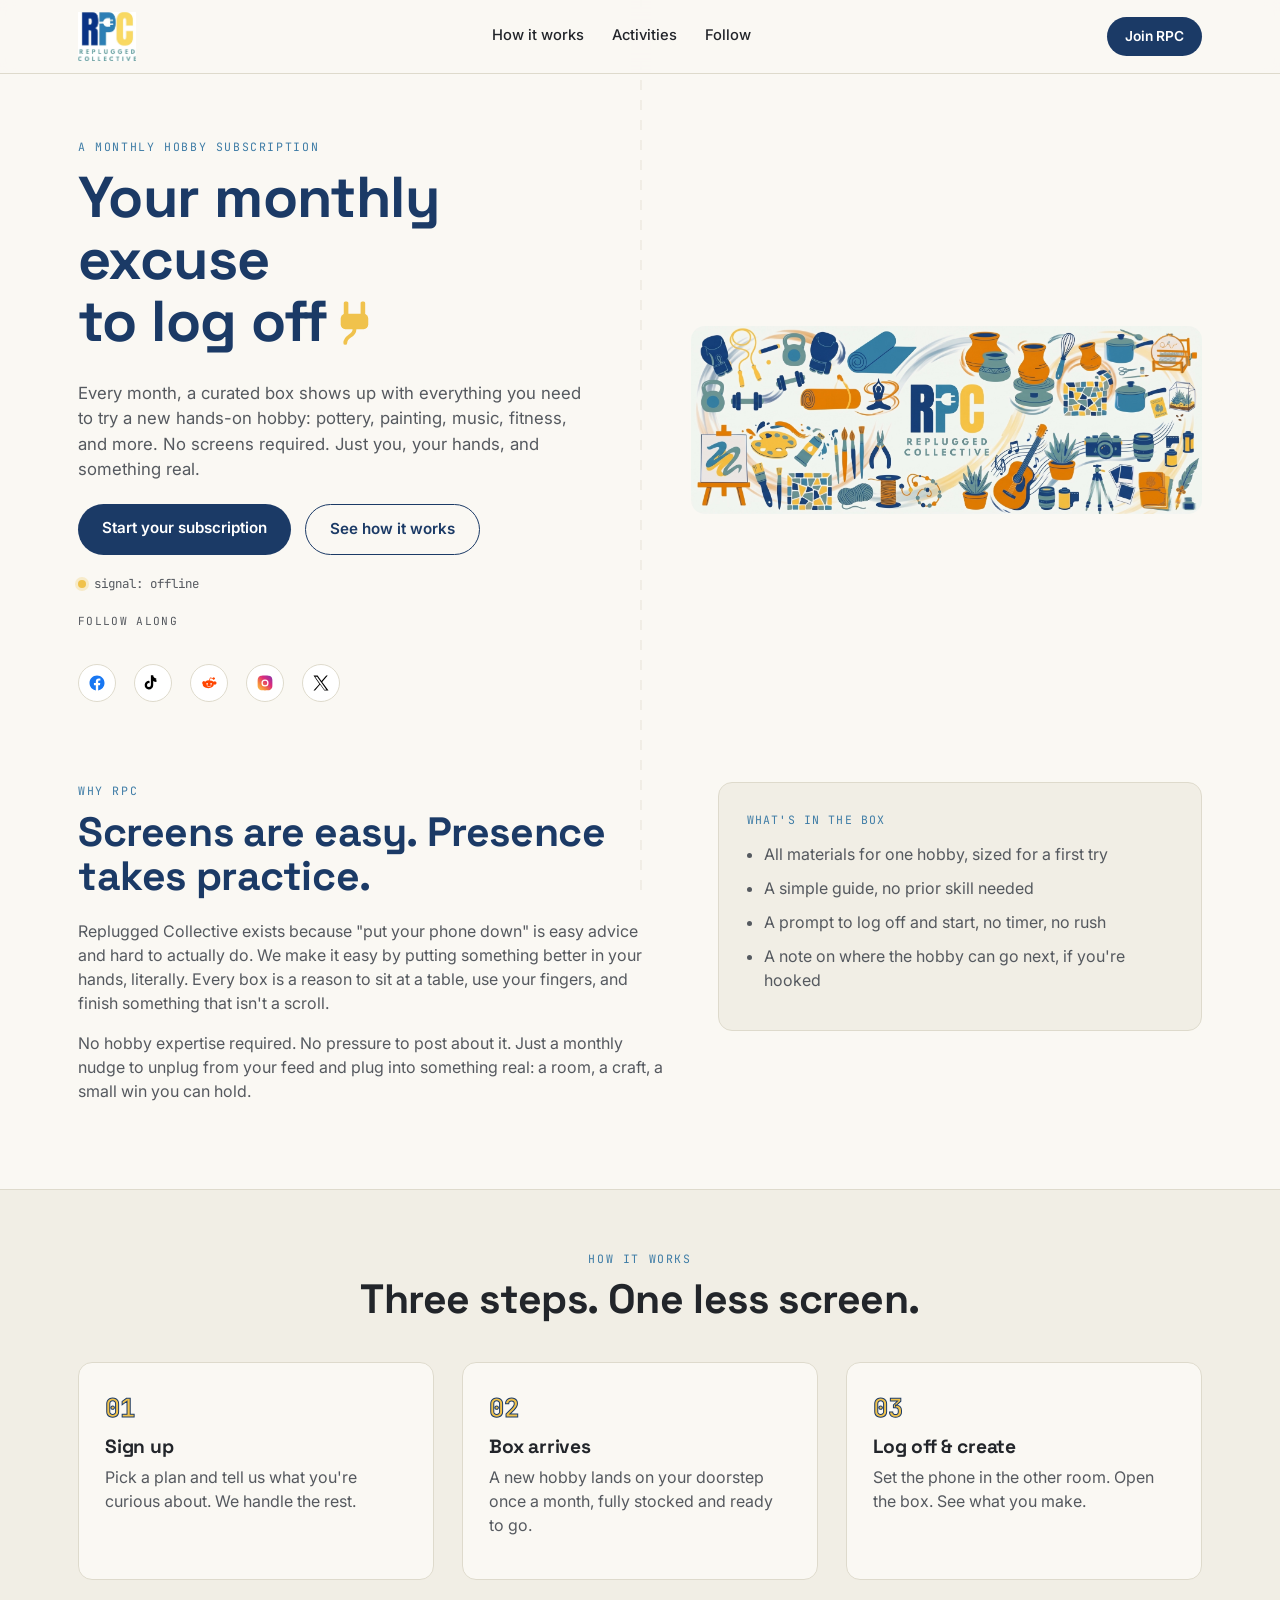
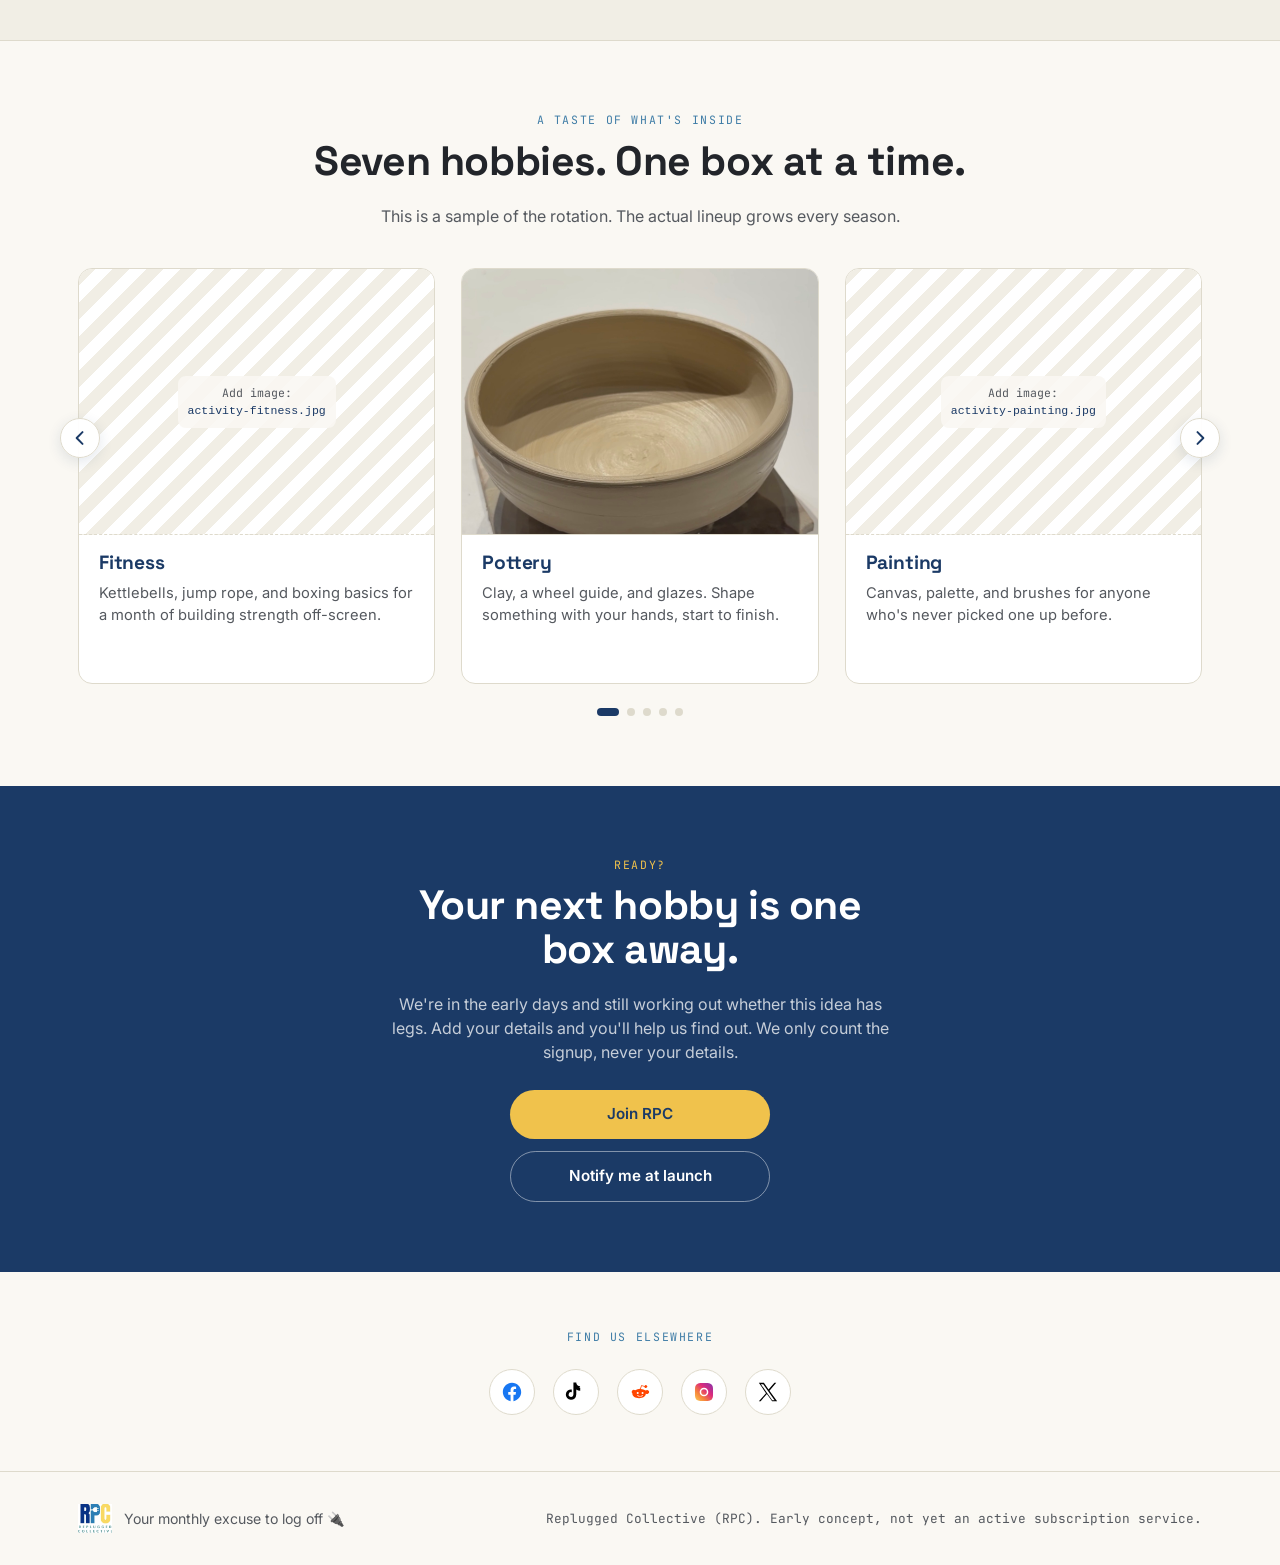
==== commit b388de7b: "Add jet skiing to the activities carousel Puts activity-jetskiing.jpg on a card of its own, so the c" ====
--- a/index.html
+++ b/index.html
@@ -142,7 +142,7 @@
   <section class="activities" id="activities">
     <div class="wrap">
       <p class="eyebrow center">A taste of what's inside</p>
-      <h2 class="center">Six hobbies. One box at a time.</h2>
+      <h2 class="center">Seven hobbies. One box at a time.</h2>
       <p class="section-sub center">This is a sample of the rotation. The actual lineup grows every season.</p>
 
       <div class="carousel" data-carousel>
@@ -207,6 +207,18 @@
           </div>
           <h3>Photography</h3>
           <p>A simple film camera and a reason to actually look at what's in front of you.</p>
+        </article>
+
+        <article class="activity-card">
+          <div class="activity-media">
+            <!-- tall phone shot: nudge the crop down so the skis sit in frame -->
+            <img class="activity-photo" src="images/activity-jetskiing.jpg" loading="lazy"
+                 style="object-position: center 69%"
+                 alt="Four jet skis pulled up on the sand at the edge of a lake">
+            <span class="activity-media-note">Add image:<br><code>activity-jetskiing.jpg</code></span>
+          </div>
+          <h3>Jet skiing</h3>
+          <p>A day pass, a life jacket, and open water. The month we send you somewhere instead of sending you a box.</p>
         </article>
 
           </div>
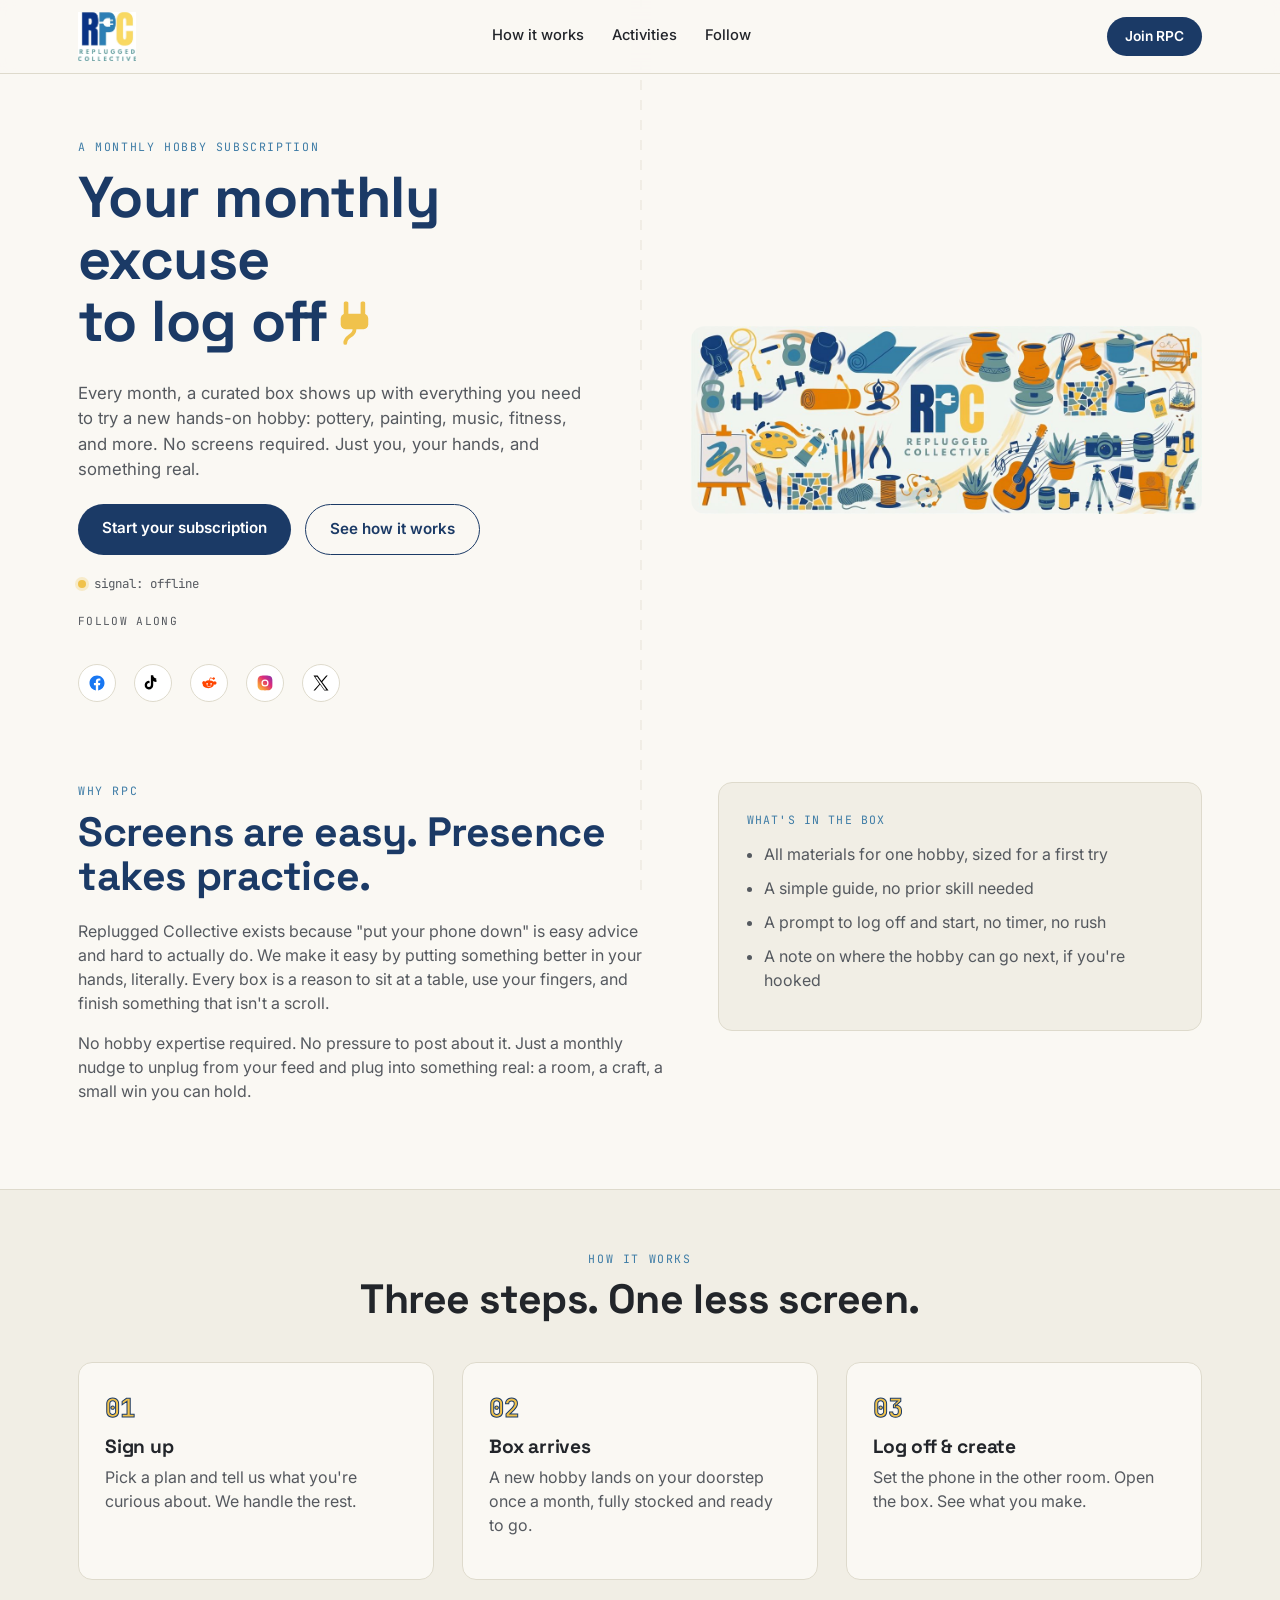
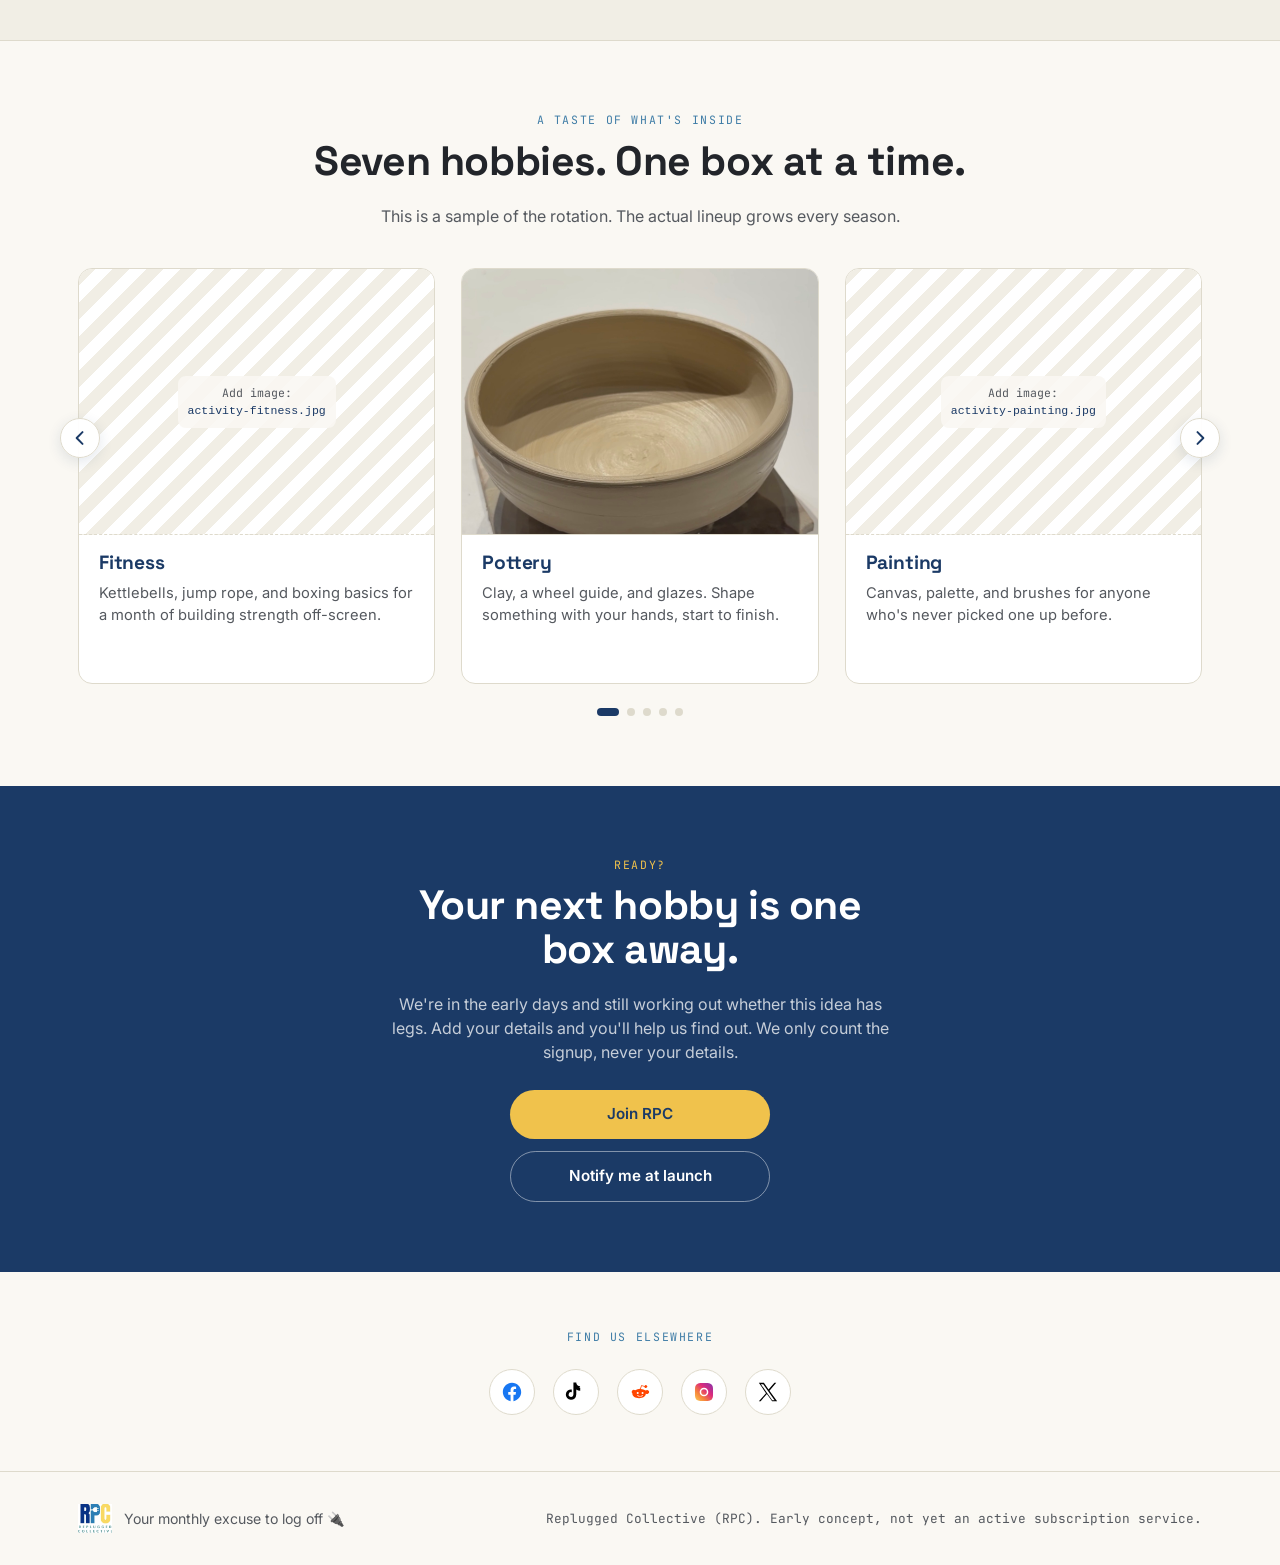
==== commit c624faf6: "Wire up the remaining social links Facebook, TikTok, Instagram and X now point at the real accounts " ====
--- a/index.html
+++ b/index.html
@@ -66,19 +66,19 @@
         <div class="hero-socials">
           <span class="hero-socials-label">Follow along</span>
           <div class="social-row social-row-sm">
-            <a href="#" class="social-link social-facebook" aria-label="Facebook">
+            <a href="https://www.facebook.com/profile.php?id=61593046847820" class="social-link social-facebook" aria-label="Facebook" target="_blank" rel="noopener">
               <svg viewBox="0 0 24 24" width="18" height="18" aria-hidden="true"><path fill="currentColor" d="M22 12.06C22 6.5 17.52 2 12 2S2 6.5 2 12.06c0 5 3.66 9.16 8.44 9.94v-7.03H7.9v-2.91h2.54V9.85c0-2.51 1.5-3.9 3.79-3.9 1.1 0 2.24.2 2.24.2v2.46h-1.26c-1.24 0-1.63.77-1.63 1.56v1.89h2.78l-.45 2.91h-2.33V22c4.78-.78 8.44-4.94 8.44-9.94Z"/></svg>
             </a>
-            <a href="#" class="social-link social-tiktok" aria-label="TikTok">
+            <a href="https://www.tiktok.com/@repluggedcollecti" class="social-link social-tiktok" aria-label="TikTok" target="_blank" rel="noopener">
               <svg viewBox="0 0 24 24" width="18" height="18" aria-hidden="true"><path fill="currentColor" d="M16.6 5.82a4.28 4.28 0 0 1-3.05-1.26 4.28 4.28 0 0 1-1.26-3.06h-3.1v13.3a2.6 2.6 0 1 1-1.82-2.48V9.2a5.7 5.7 0 1 0 4.92 5.65V9.2a7.35 7.35 0 0 0 4.31 1.38V7.48a4.3 4.3 0 0 1-.99-.05Z"/></svg>
             </a>
             <a href="https://www.reddit.com/r/RepluggedCollective/" class="social-link social-reddit" aria-label="Reddit" target="_blank" rel="noopener">
               <svg viewBox="0 0 24 24" width="18" height="18" aria-hidden="true"><path fill="currentColor" d="M22 12a2.2 2.2 0 0 0-3.72-1.6 10.4 10.4 0 0 0-5.35-1.7l1-3.16 2.9.68a1.55 1.55 0 1 0 .16-.87l-3.25-.76a.44.44 0 0 0-.52.3l-1.14 3.6a10.4 10.4 0 0 0-5.32 1.7A2.2 2.2 0 1 0 3.7 13.6a3.2 3.2 0 0 0-.03.44c0 2.68 3.28 4.85 7.33 4.85s7.33-2.17 7.33-4.85a3.2 3.2 0 0 0-.03-.44A2.2 2.2 0 0 0 22 12Zm-13.6 1.2a1.1 1.1 0 1 1 2.2 0 1.1 1.1 0 0 1-2.2 0Zm6.68 2.8a4.2 4.2 0 0 1-2.98 1.02 4.2 4.2 0 0 1-2.98-1.02.4.4 0 0 1 .56-.57 3.4 3.4 0 0 0 2.42.8 3.4 3.4 0 0 0 2.42-.8.4.4 0 1 1 .56.57Zm-.28-1.7a1.1 1.1 0 1 1 0-2.2 1.1 1.1 0 0 1 0 2.2Z"/></svg>
             </a>
-            <a href="#" class="social-link social-instagram" aria-label="Instagram">
+            <a href="https://www.instagram.com/repluggedcollective/" class="social-link social-instagram" aria-label="Instagram" target="_blank" rel="noopener">
               <svg viewBox="0 0 24 24" width="18" height="18" aria-hidden="true"><path fill="url(#ig-gradient)" d="M12 2.16c2.67 0 3 .01 4.05.06 1.05.05 1.77.22 2.4.46.65.25 1.2.6 1.75 1.14.5.5.87 1.06 1.14 1.75.24.63.4 1.35.46 2.4.05 1.05.06 1.38.06 4.05s-.01 3-.06 4.05a7.2 7.2 0 0 1-.46 2.4 4.9 4.9 0 0 1-2.89 2.89c-.63.24-1.35.4-2.4.46-1.05.05-1.38.06-4.05.06s-3-.01-4.05-.06a7.2 7.2 0 0 1-2.4-.46 4.9 4.9 0 0 1-2.89-2.89 7.2 7.2 0 0 1-.46-2.4C2.17 15 2.16 14.67 2.16 12s.01-3 .06-4.05c.06-1.05.22-1.77.46-2.4a4.9 4.9 0 0 1 2.89-2.89c.63-.24 1.35-.4 2.4-.46 1.05-.05 1.38-.06 4.05-.06Zm0 5.11a4.73 4.73 0 1 0 0 9.46 4.73 4.73 0 0 0 0-9.46Zm0 7.8a3.07 3.07 0 1 1 0-6.14 3.07 3.07 0 0 1 0 6.14Zm5.85-8a1.1 1.1 0 1 1-2.2 0 1.1 1.1 0 0 1 2.2 0Z"/></svg>
             </a>
-            <a href="#" class="social-link social-x" aria-label="X">
+            <a href="https://x.com/RepluggedCo" class="social-link social-x" aria-label="X" target="_blank" rel="noopener">
               <svg viewBox="0 0 24 24" width="18" height="18" aria-hidden="true"><path fill="currentColor" d="M13.6 10.6 21 2h-2l-6.4 7.4L7.5 2H2l7.8 11.3L2 22h2l6.8-7.9L16.5 22H22l-8.4-11.4Zm-2.4 2.8-.8-1.1L4.2 3.5h2.6l5 7.1.8 1.1 6.6 9.4h-2.6l-5.4-7.7Z"/></svg>
             </a>
           </div>
@@ -254,19 +254,19 @@
     <div class="wrap socials-inner">
       <p class="eyebrow center">Find us elsewhere</p>
       <div class="social-row">
-        <a href="#" class="social-link social-facebook" aria-label="Facebook">
+        <a href="https://www.facebook.com/profile.php?id=61593046847820" class="social-link social-facebook" aria-label="Facebook" target="_blank" rel="noopener">
           <svg viewBox="0 0 24 24" width="22" height="22"><path fill="currentColor" d="M22 12.06C22 6.5 17.52 2 12 2S2 6.5 2 12.06c0 5 3.66 9.16 8.44 9.94v-7.03H7.9v-2.91h2.54V9.85c0-2.51 1.5-3.9 3.79-3.9 1.1 0 2.24.2 2.24.2v2.46h-1.26c-1.24 0-1.63.77-1.63 1.56v1.89h2.78l-.45 2.91h-2.33V22c4.78-.78 8.44-4.94 8.44-9.94Z"/></svg>
         </a>
-        <a href="#" class="social-link social-tiktok" aria-label="TikTok">
+        <a href="https://www.tiktok.com/@repluggedcollecti" class="social-link social-tiktok" aria-label="TikTok" target="_blank" rel="noopener">
           <svg viewBox="0 0 24 24" width="22" height="22"><path fill="currentColor" d="M16.6 5.82a4.28 4.28 0 0 1-3.05-1.26 4.28 4.28 0 0 1-1.26-3.06h-3.1v13.3a2.6 2.6 0 1 1-1.82-2.48V9.2a5.7 5.7 0 1 0 4.92 5.65V9.2a7.35 7.35 0 0 0 4.31 1.38V7.48a4.3 4.3 0 0 1-.99-.05Z"/></svg>
         </a>
         <a href="https://www.reddit.com/r/RepluggedCollective/" class="social-link social-reddit" aria-label="Reddit" target="_blank" rel="noopener">
           <svg viewBox="0 0 24 24" width="22" height="22"><path fill="currentColor" d="M22 12a2.2 2.2 0 0 0-3.72-1.6 10.4 10.4 0 0 0-5.35-1.7l1-3.16 2.9.68a1.55 1.55 0 1 0 .16-.87l-3.25-.76a.44.44 0 0 0-.52.3l-1.14 3.6a10.4 10.4 0 0 0-5.32 1.7A2.2 2.2 0 1 0 3.7 13.6a3.2 3.2 0 0 0-.03.44c0 2.68 3.28 4.85 7.33 4.85s7.33-2.17 7.33-4.85a3.2 3.2 0 0 0-.03-.44A2.2 2.2 0 0 0 22 12Zm-13.6 1.2a1.1 1.1 0 1 1 2.2 0 1.1 1.1 0 0 1-2.2 0Zm6.68 2.8a4.2 4.2 0 0 1-2.98 1.02 4.2 4.2 0 0 1-2.98-1.02.4.4 0 0 1 .56-.57 3.4 3.4 0 0 0 2.42.8 3.4 3.4 0 0 0 2.42-.8.4.4 0 1 1 .56.57Zm-.28-1.7a1.1 1.1 0 1 1 0-2.2 1.1 1.1 0 0 1 0 2.2Z"/></svg>
         </a>
-        <a href="#" class="social-link social-instagram" aria-label="Instagram">
+        <a href="https://www.instagram.com/repluggedcollective/" class="social-link social-instagram" aria-label="Instagram" target="_blank" rel="noopener">
           <svg viewBox="0 0 24 24" width="22" height="22"><path fill="url(#ig-gradient)" d="M12 2.16c2.67 0 3 .01 4.05.06 1.05.05 1.77.22 2.4.46.65.25 1.2.6 1.75 1.14.5.5.87 1.06 1.14 1.75.24.63.4 1.35.46 2.4.05 1.05.06 1.38.06 4.05s-.01 3-.06 4.05a7.2 7.2 0 0 1-.46 2.4 4.9 4.9 0 0 1-2.89 2.89c-.63.24-1.35.4-2.4.46-1.05.05-1.38.06-4.05.06s-3-.01-4.05-.06a7.2 7.2 0 0 1-2.4-.46 4.9 4.9 0 0 1-2.89-2.89 7.2 7.2 0 0 1-.46-2.4C2.17 15 2.16 14.67 2.16 12s.01-3 .06-4.05c.06-1.05.22-1.77.46-2.4a4.9 4.9 0 0 1 2.89-2.89c.63-.24 1.35-.4 2.4-.46 1.05-.05 1.38-.06 4.05-.06Zm0 5.11a4.73 4.73 0 1 0 0 9.46 4.73 4.73 0 0 0 0-9.46Zm0 7.8a3.07 3.07 0 1 1 0-6.14 3.07 3.07 0 0 1 0 6.14Zm5.85-8a1.1 1.1 0 1 1-2.2 0 1.1 1.1 0 0 1 2.2 0Z"/></svg>
         </a>
-        <a href="#" class="social-link social-x" aria-label="X">
+        <a href="https://x.com/RepluggedCo" class="social-link social-x" aria-label="X" target="_blank" rel="noopener">
           <svg viewBox="0 0 24 24" width="22" height="22"><path fill="currentColor" d="M13.6 10.6 21 2h-2l-6.4 7.4L7.5 2H2l7.8 11.3L2 22h2l6.8-7.9L16.5 22H22l-8.4-11.4Zm-2.4 2.8-.8-1.1L4.2 3.5h2.6l5 7.1.8 1.1 6.6 9.4h-2.6l-5.4-7.7Z"/></svg>
         </a>
       </div>
